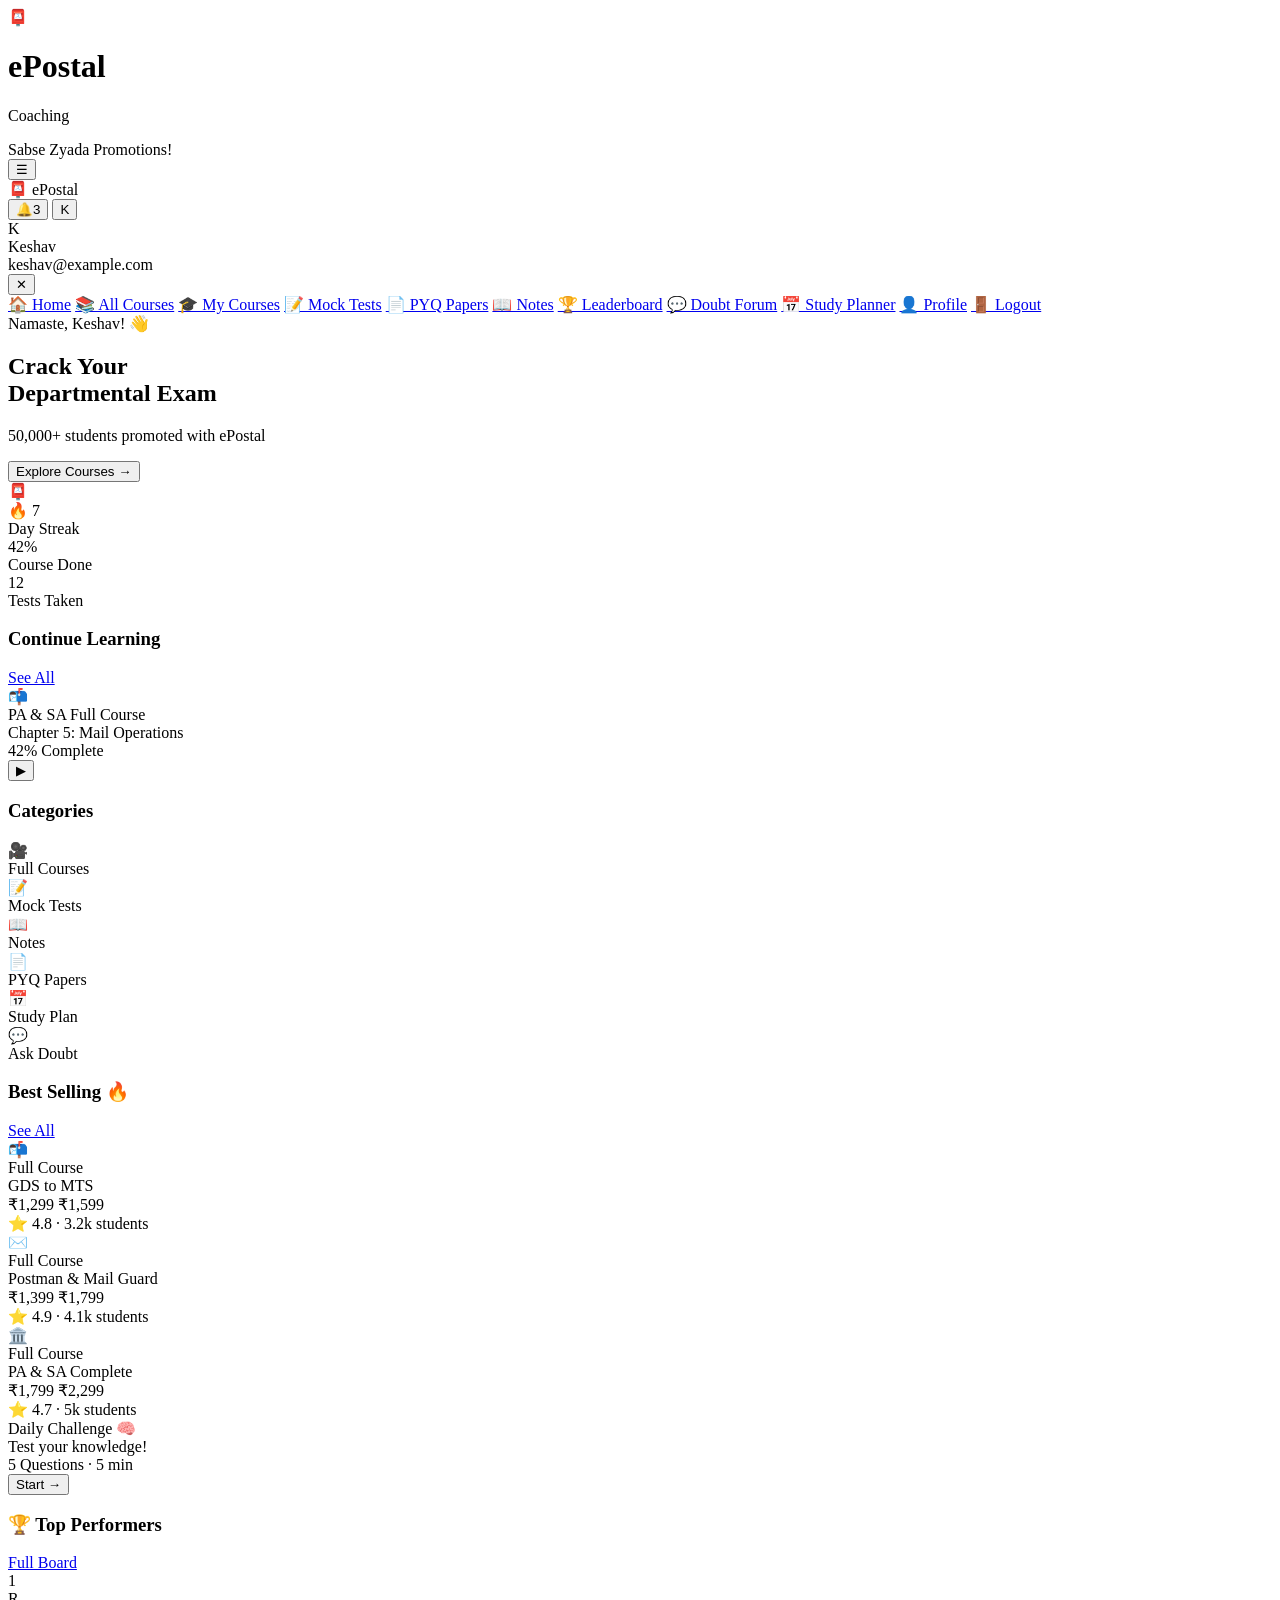
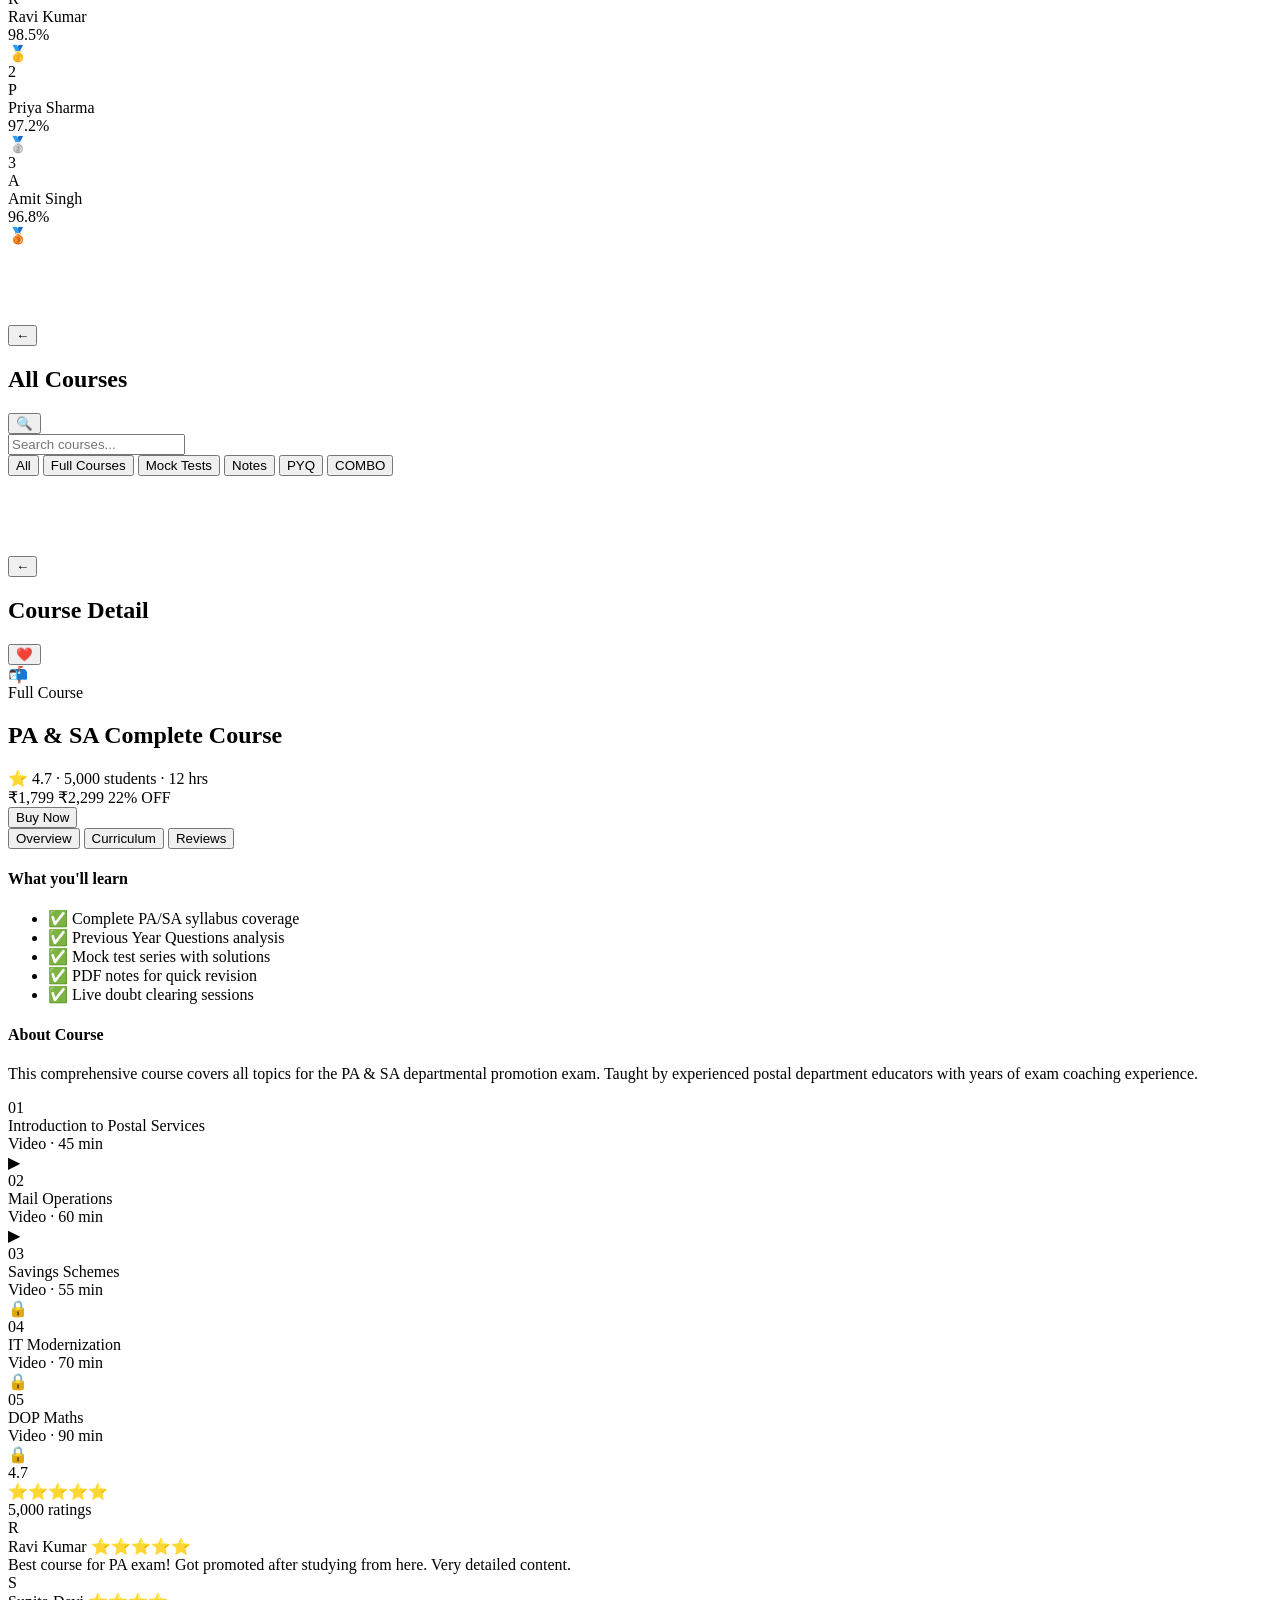
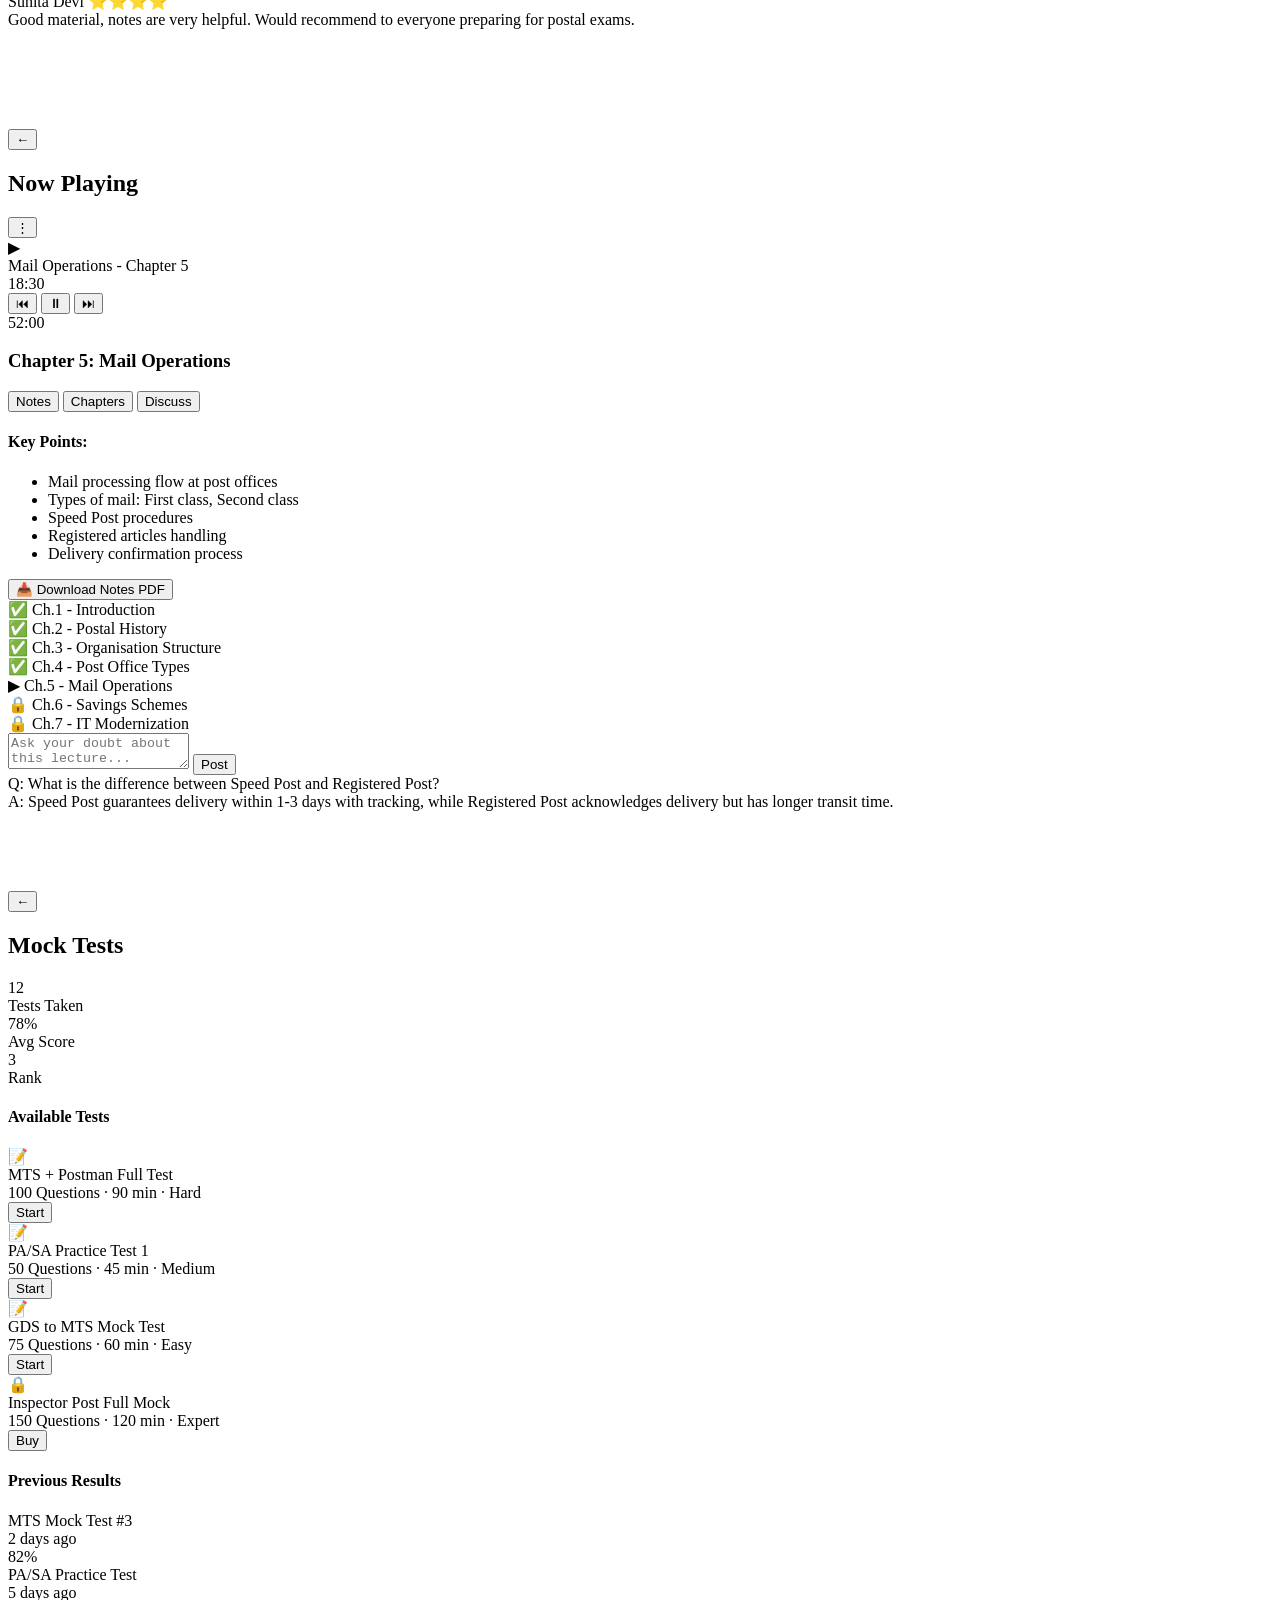
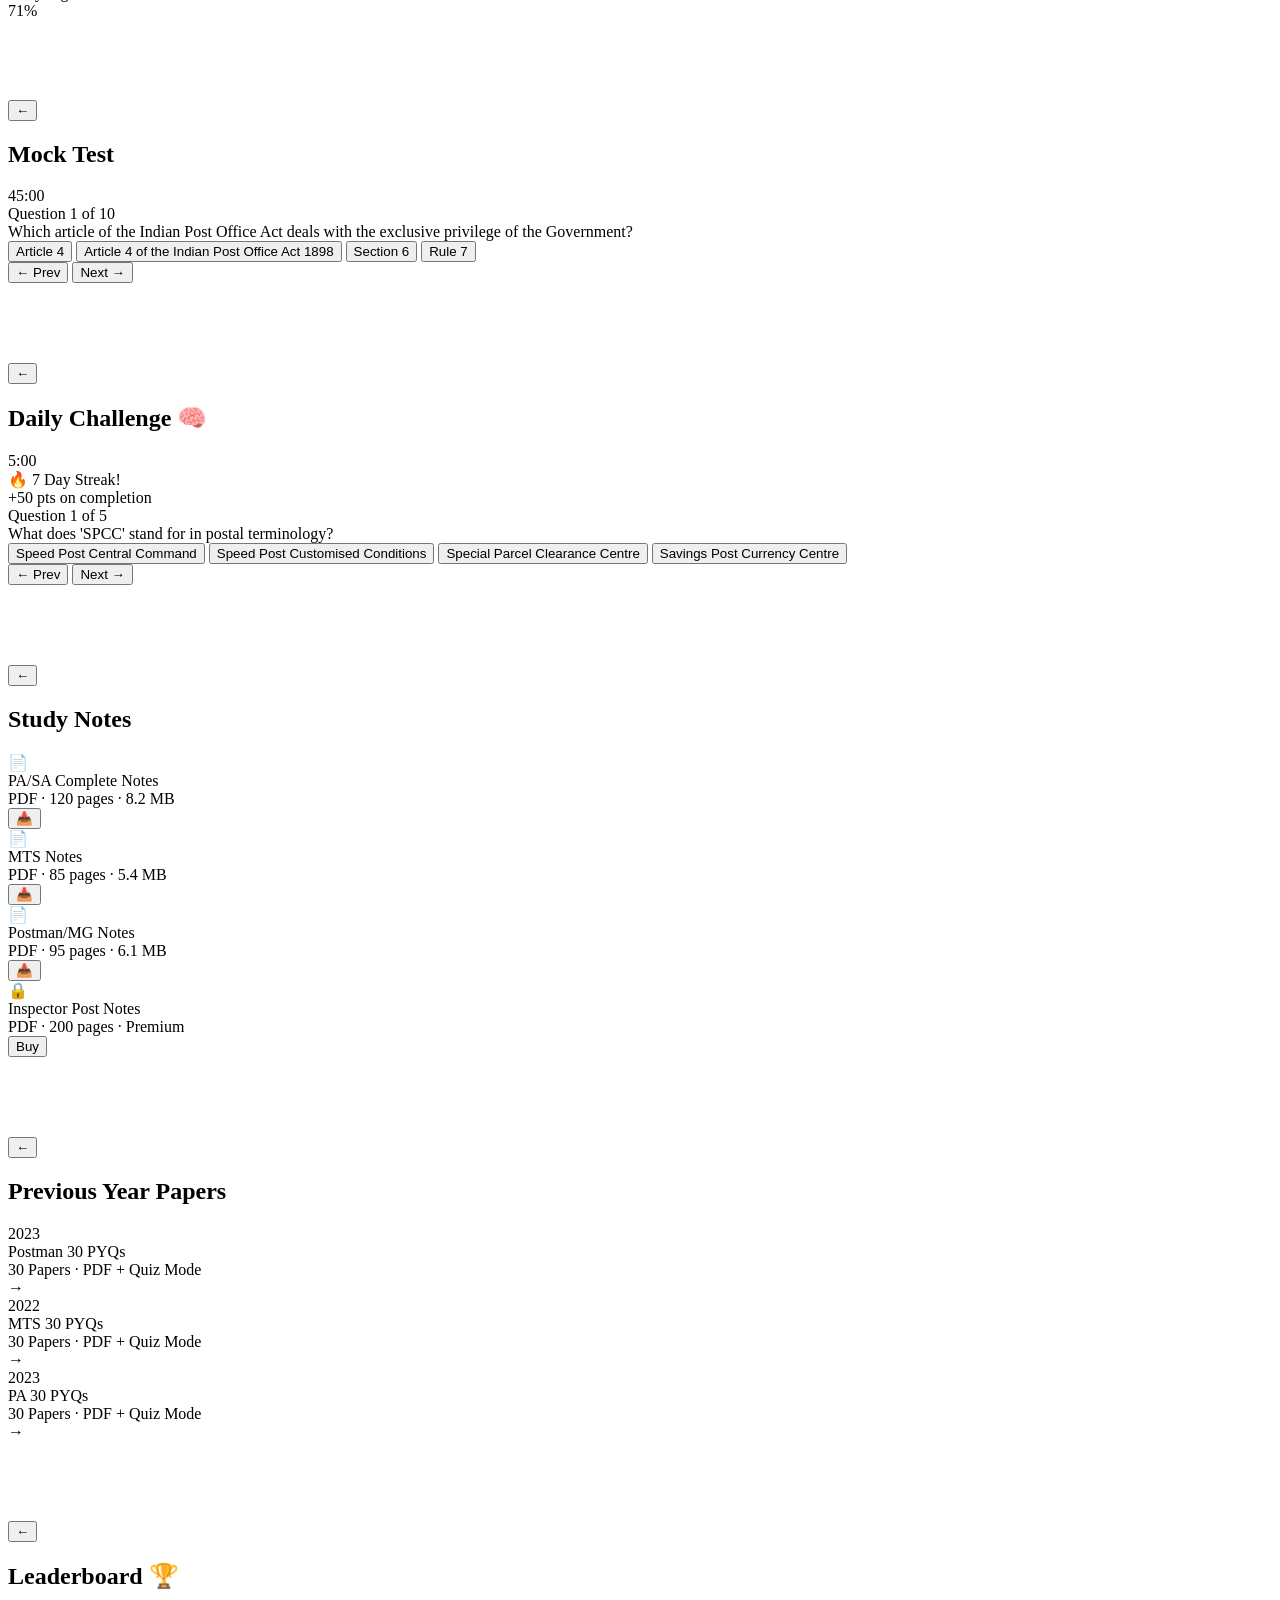
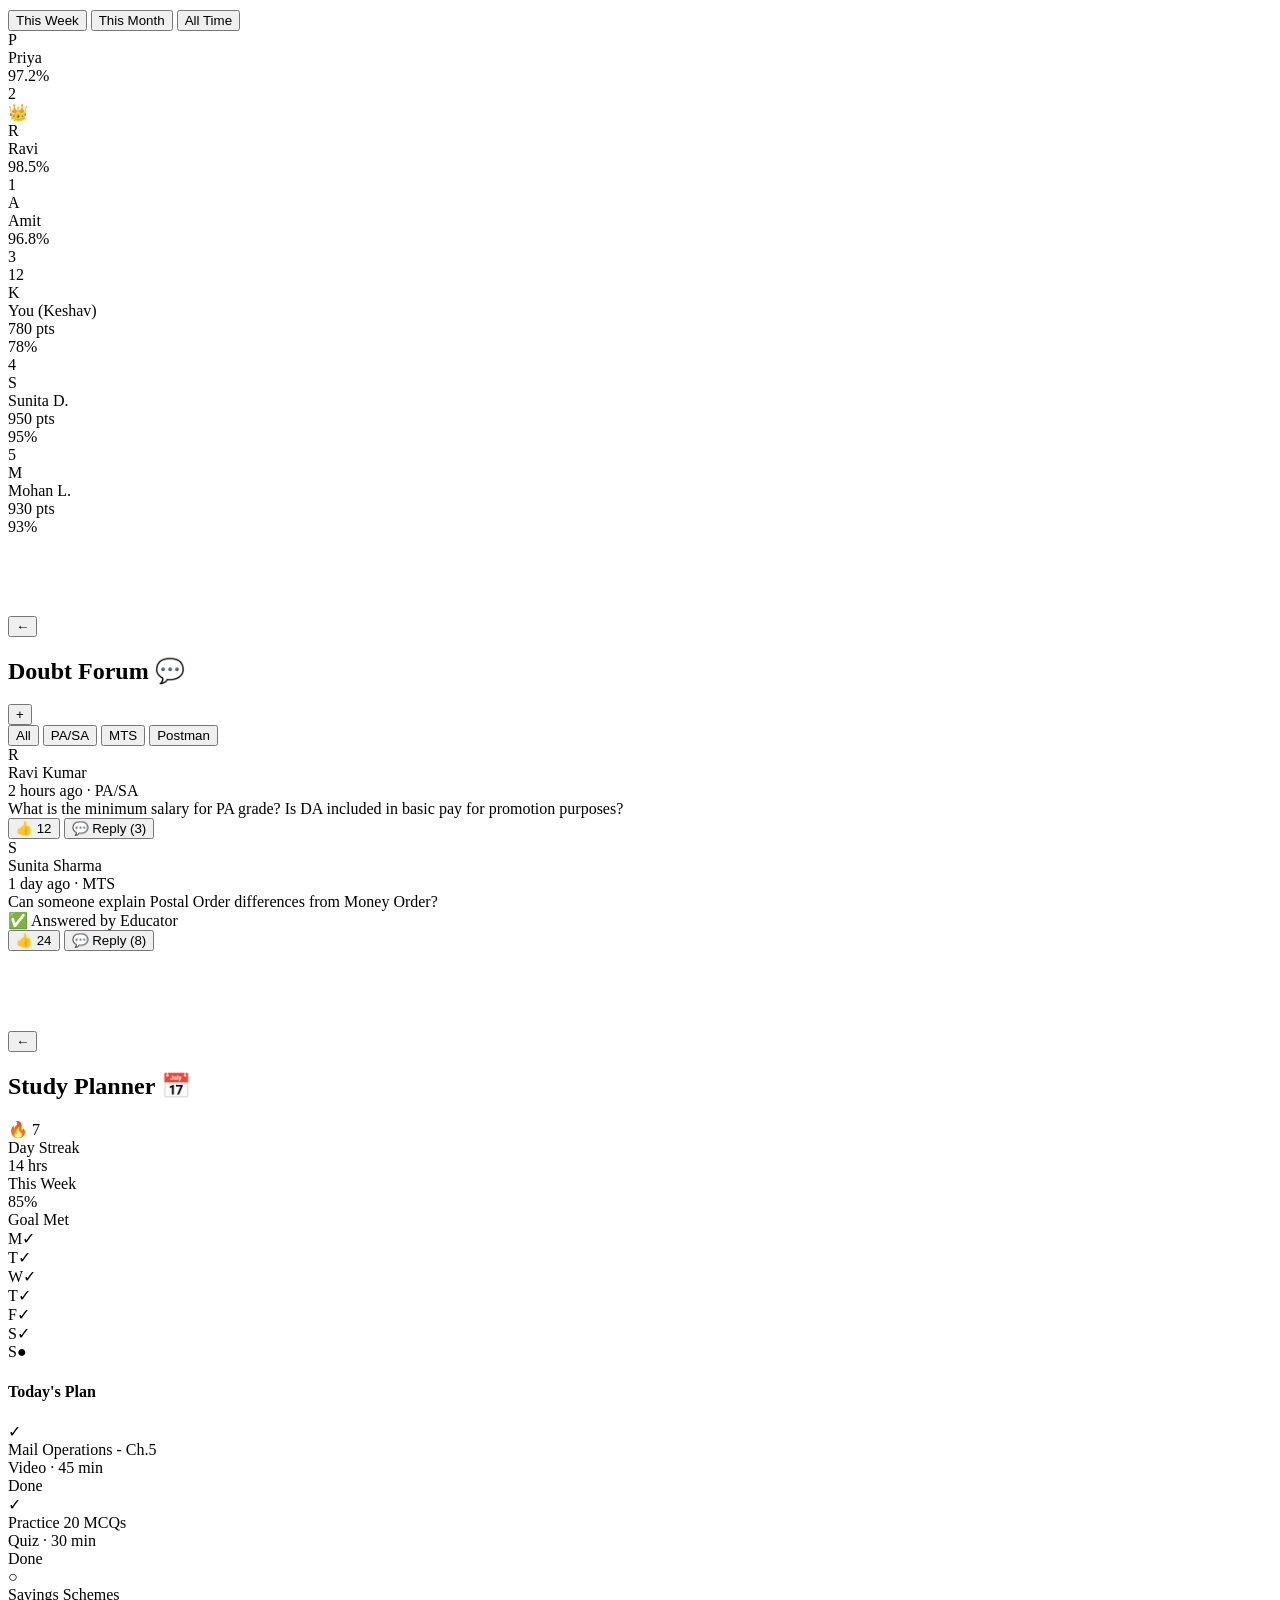
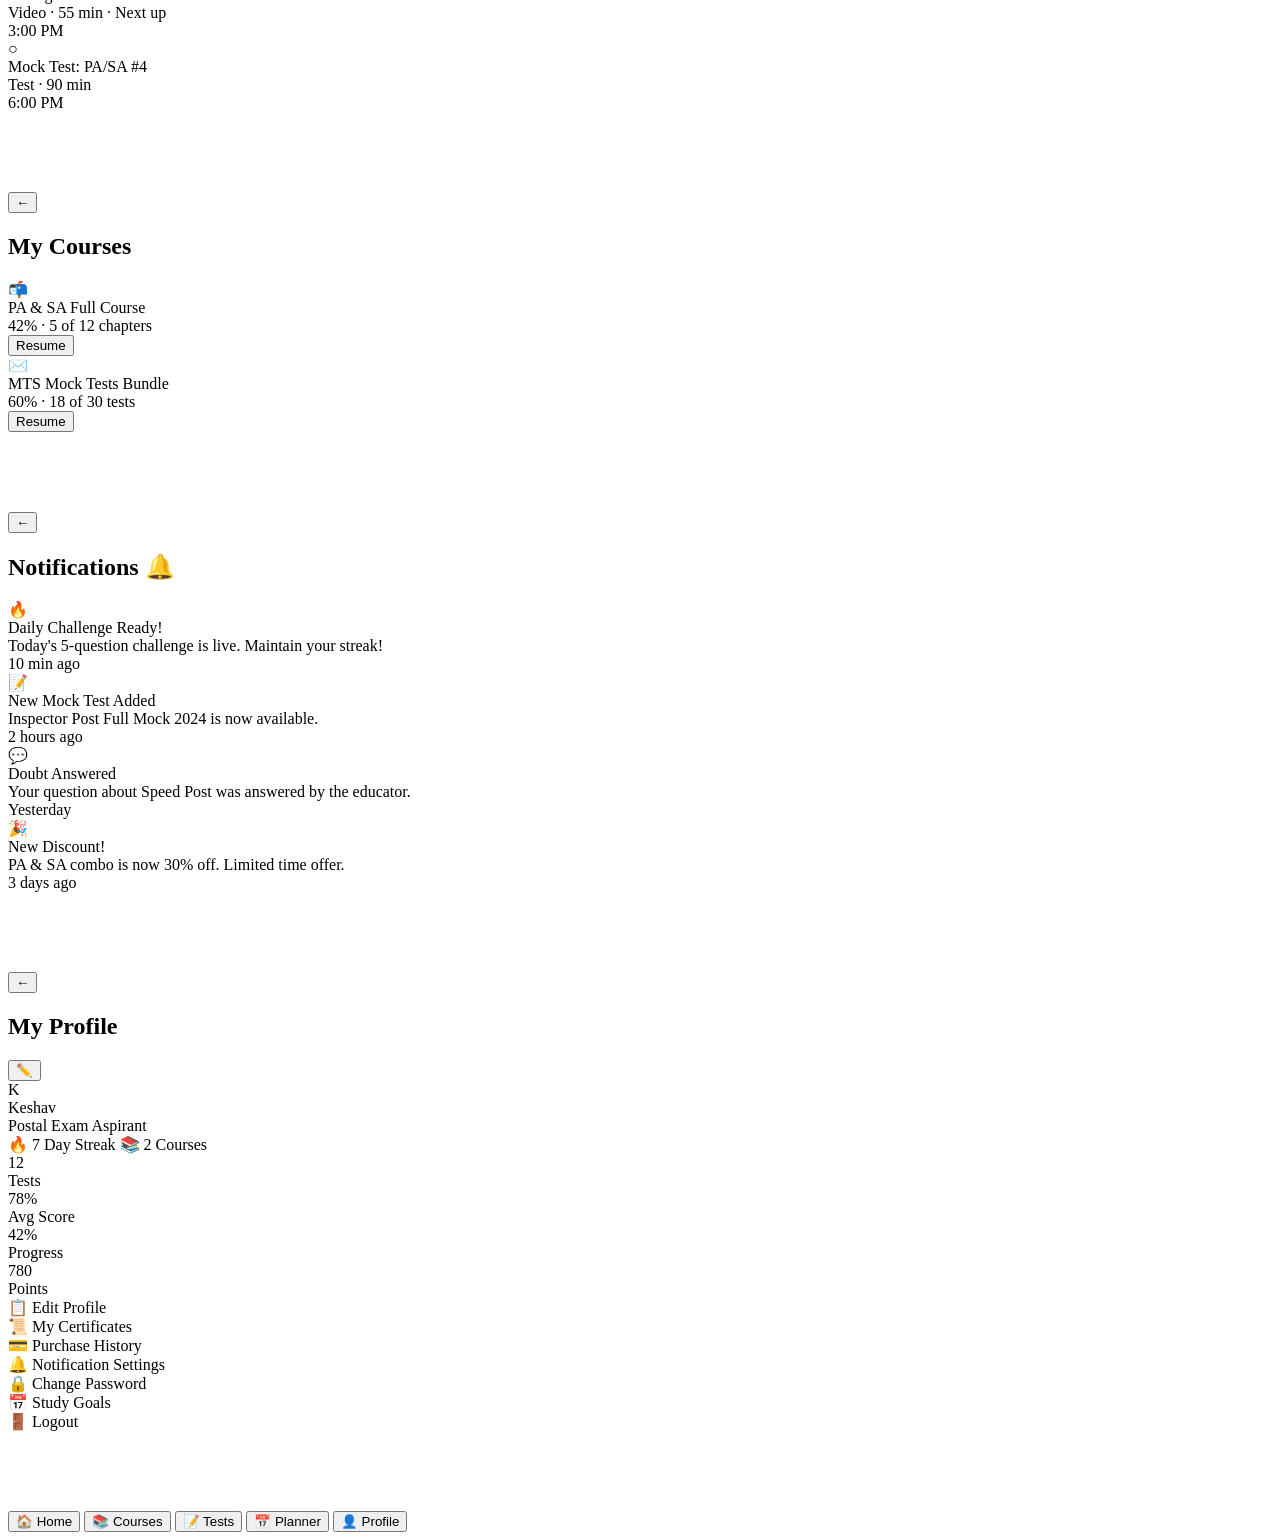
==== index.html @ 417c306e "Add files via upload" ====
<!DOCTYPE html>
<html lang="en">
<head>
<meta charset="UTF-8">
<meta name="viewport" content="width=device-width, initial-scale=1.0, maximum-scale=1.0, user-scalable=no">
<title>ePostal Coaching</title>
<link rel="stylesheet" href="css/main.css">
<link rel="preconnect" href="https://fonts.googleapis.com">
<link href="https://fonts.googleapis.com/css2?family=Baloo+2:wght@400;500;600;700;800&family=Noto+Sans:wght@400;500;600;700&display=swap" rel="stylesheet">
</head>
<body>

<!-- SPLASH SCREEN -->
<div id="splash" class="splash">
  <div class="splash-logo">
    <div class="splash-icon">📮</div>
    <h1>ePostal</h1>
    <p>Coaching</p>
  </div>
  <div class="splash-tagline">Sabse Zyada Promotions!</div>
  <div class="splash-loader"><div class="loader-bar"></div></div>
</div>

<!-- MAIN APP -->
<div id="app" class="app hidden">

  <!-- TOP BAR -->
  <header class="topbar">
    <div class="topbar-left">
      <button class="icon-btn" id="menuBtn">☰</button>
      <div class="logo-small">📮 ePostal</div>
    </div>
    <div class="topbar-right">
      <button class="icon-btn notif-btn" onclick="showPage('notifications')">
        🔔<span class="badge">3</span>
      </button>
      <button class="avatar-btn" onclick="showPage('profile')">
        <div class="avatar">K</div>
      </button>
    </div>
  </header>

  <!-- SIDE DRAWER -->
  <div id="drawer" class="drawer hidden">
    <div class="drawer-header">
      <div class="drawer-avatar">K</div>
      <div>
        <div class="drawer-name">Keshav</div>
        <div class="drawer-email">keshav@example.com</div>
      </div>
      <button class="close-drawer" id="closeDrawer">✕</button>
    </div>
    <nav class="drawer-nav">
      <a href="#" class="drawer-item active" onclick="showPage('home');closeDrawerFn()">🏠 Home</a>
      <a href="#" class="drawer-item" onclick="showPage('courses');closeDrawerFn()">📚 All Courses</a>
      <a href="#" class="drawer-item" onclick="showPage('myCourses');closeDrawerFn()">🎓 My Courses</a>
      <a href="#" class="drawer-item" onclick="showPage('tests');closeDrawerFn()">📝 Mock Tests</a>
      <a href="#" class="drawer-item" onclick="showPage('pyq');closeDrawerFn()">📄 PYQ Papers</a>
      <a href="#" class="drawer-item" onclick="showPage('notes');closeDrawerFn()">📖 Notes</a>
      <a href="#" class="drawer-item" onclick="showPage('leaderboard');closeDrawerFn()">🏆 Leaderboard</a>
      <a href="#" class="drawer-item" onclick="showPage('doubts');closeDrawerFn()">💬 Doubt Forum</a>
      <a href="#" class="drawer-item" onclick="showPage('schedule');closeDrawerFn()">📅 Study Planner</a>
      <a href="#" class="drawer-item" onclick="showPage('profile');closeDrawerFn()">👤 Profile</a>
      <a href="#" class="drawer-item logout" onclick="showSplash()">🚪 Logout</a>
    </nav>
  </div>
  <div id="drawerOverlay" class="drawer-overlay hidden" onclick="closeDrawerFn()"></div>

  <!-- PAGE CONTAINER -->
  <div class="pages">

    <!-- HOME PAGE -->
    <div id="page-home" class="page active">
      <div class="scroll-content">

        <!-- WELCOME BANNER -->
        <div class="hero-banner">
          <div class="hero-text">
            <div class="hero-greeting">Namaste, Keshav! 👋</div>
            <h2>Crack Your<br><span class="hero-highlight">Departmental Exam</span></h2>
            <p>50,000+ students promoted with ePostal</p>
            <button class="btn-primary" onclick="showPage('courses')">Explore Courses →</button>
          </div>
          <div class="hero-img">📮</div>
        </div>

        <!-- STREAK CARD -->
        <div class="streak-card">
          <div class="streak-left">
            <div class="streak-num">🔥 7</div>
            <div class="streak-label">Day Streak</div>
          </div>
          <div class="streak-divider"></div>
          <div class="streak-mid">
            <div class="streak-num">42%</div>
            <div class="streak-label">Course Done</div>
          </div>
          <div class="streak-divider"></div>
          <div class="streak-right">
            <div class="streak-num">12</div>
            <div class="streak-label">Tests Taken</div>
          </div>
        </div>

        <!-- CONTINUE LEARNING -->
        <div class="section">
          <div class="section-header">
            <h3>Continue Learning</h3>
            <a href="#" onclick="showPage('myCourses')" class="see-all">See All</a>
          </div>
          <div class="continue-card" onclick="showPage('lesson')">
            <div class="continue-icon">📬</div>
            <div class="continue-info">
              <div class="continue-title">PA & SA Full Course</div>
              <div class="continue-sub">Chapter 5: Mail Operations</div>
              <div class="progress-bar">
                <div class="progress-fill" style="width:42%"></div>
              </div>
              <div class="progress-text">42% Complete</div>
            </div>
            <button class="play-btn">▶</button>
          </div>
        </div>

        <!-- CATEGORIES -->
        <div class="section">
          <h3>Categories</h3>
          <div class="cat-grid">
            <div class="cat-card" onclick="filterCourses('Full Courses');showPage('courses')">
              <div class="cat-icon">🎥</div>
              <div class="cat-label">Full Courses</div>
            </div>
            <div class="cat-card" onclick="filterCourses('Mock Tests');showPage('tests')">
              <div class="cat-icon">📝</div>
              <div class="cat-label">Mock Tests</div>
            </div>
            <div class="cat-card" onclick="filterCourses('Notes');showPage('notes')">
              <div class="cat-icon">📖</div>
              <div class="cat-label">Notes</div>
            </div>
            <div class="cat-card" onclick="filterCourses('PYQ');showPage('pyq')">
              <div class="cat-icon">📄</div>
              <div class="cat-label">PYQ Papers</div>
            </div>
            <div class="cat-card" onclick="showPage('schedule')">
              <div class="cat-icon">📅</div>
              <div class="cat-label">Study Plan</div>
            </div>
            <div class="cat-card" onclick="showPage('doubts')">
              <div class="cat-icon">💬</div>
              <div class="cat-label">Ask Doubt</div>
            </div>
          </div>
        </div>

        <!-- BEST SELLING COURSES -->
        <div class="section">
          <div class="section-header">
            <h3>Best Selling 🔥</h3>
            <a href="#" onclick="showPage('courses')" class="see-all">See All</a>
          </div>
          <div class="courses-scroll">
            <div class="course-card-h" onclick="showPage('courseDetail')">
              <div class="course-thumb">📬</div>
              <div class="course-info-h">
                <div class="course-tag">Full Course</div>
                <div class="course-name-h">GDS to MTS</div>
                <div class="course-price-h"><span class="price-new">₹1,299</span> <span class="price-old">₹1,599</span></div>
                <div class="course-rating">⭐ 4.8 · 3.2k students</div>
              </div>
            </div>
            <div class="course-card-h" onclick="showPage('courseDetail')">
              <div class="course-thumb">✉️</div>
              <div class="course-info-h">
                <div class="course-tag">Full Course</div>
                <div class="course-name-h">Postman & Mail Guard</div>
                <div class="course-price-h"><span class="price-new">₹1,399</span> <span class="price-old">₹1,799</span></div>
                <div class="course-rating">⭐ 4.9 · 4.1k students</div>
              </div>
            </div>
            <div class="course-card-h" onclick="showPage('courseDetail')">
              <div class="course-thumb">🏛️</div>
              <div class="course-info-h">
                <div class="course-tag">Full Course</div>
                <div class="course-name-h">PA & SA Complete</div>
                <div class="course-price-h"><span class="price-new">₹1,799</span> <span class="price-old">₹2,299</span></div>
                <div class="course-rating">⭐ 4.7 · 5k students</div>
              </div>
            </div>
          </div>
        </div>

        <!-- DAILY QUIZ -->
        <div class="section">
          <div class="quiz-banner" onclick="showPage('dailyQuiz')">
            <div>
              <div class="quiz-label">Daily Challenge 🧠</div>
              <div class="quiz-title">Test your knowledge!</div>
              <div class="quiz-sub">5 Questions · 5 min</div>
            </div>
            <button class="btn-white">Start →</button>
          </div>
        </div>

        <!-- TOPPERS -->
        <div class="section">
          <div class="section-header">
            <h3>🏆 Top Performers</h3>
            <a href="#" onclick="showPage('leaderboard')" class="see-all">Full Board</a>
          </div>
          <div class="toppers-list">
            <div class="topper-item">
              <div class="topper-rank gold">1</div>
              <div class="topper-av">R</div>
              <div class="topper-info"><div class="topper-name">Ravi Kumar</div><div class="topper-score">98.5%</div></div>
              <div class="topper-badge">🥇</div>
            </div>
            <div class="topper-item">
              <div class="topper-rank silver">2</div>
              <div class="topper-av">P</div>
              <div class="topper-info"><div class="topper-name">Priya Sharma</div><div class="topper-score">97.2%</div></div>
              <div class="topper-badge">🥈</div>
            </div>
            <div class="topper-item">
              <div class="topper-rank bronze">3</div>
              <div class="topper-av">A</div>
              <div class="topper-info"><div class="topper-name">Amit Singh</div><div class="topper-score">96.8%</div></div>
              <div class="topper-badge">🥉</div>
            </div>
          </div>
        </div>

        <div style="height:80px"></div>
      </div>
    </div>

    <!-- COURSES PAGE -->
    <div id="page-courses" class="page">
      <div class="page-header-bar">
        <button class="back-btn" onclick="goBack()">←</button>
        <h2>All Courses</h2>
        <button class="icon-btn" onclick="toggleSearch()">🔍</button>
      </div>
      <div id="searchBar" class="search-bar hidden">
        <input type="text" placeholder="Search courses..." class="search-input" id="searchInput" oninput="searchCourses(this.value)">
      </div>
      <div class="filter-tabs" id="filterTabs">
        <button class="filter-tab active" onclick="filterTab(this,'all')">All</button>
        <button class="filter-tab" onclick="filterTab(this,'full')">Full Courses</button>
        <button class="filter-tab" onclick="filterTab(this,'mock')">Mock Tests</button>
        <button class="filter-tab" onclick="filterTab(this,'notes')">Notes</button>
        <button class="filter-tab" onclick="filterTab(this,'pyq')">PYQ</button>
        <button class="filter-tab" onclick="filterTab(this,'combo')">COMBO</button>
      </div>
      <div class="scroll-content" style="padding-top:0">
        <div class="courses-grid" id="coursesGrid">
          <!-- Generated by JS -->
        </div>
        <div style="height:80px"></div>
      </div>
    </div>

    <!-- COURSE DETAIL PAGE -->
    <div id="page-courseDetail" class="page">
      <div class="page-header-bar">
        <button class="back-btn" onclick="goBack()">←</button>
        <h2>Course Detail</h2>
        <button class="icon-btn">❤️</button>
      </div>
      <div class="scroll-content" style="padding-top:0">
        <div class="course-detail-hero">
          <div class="course-detail-thumb">📬</div>
          <div class="course-detail-overlay">
            <div class="cd-tag">Full Course</div>
            <h2 class="cd-title">PA & SA Complete Course</h2>
            <div class="cd-meta">⭐ 4.7 · 5,000 students · 12 hrs</div>
          </div>
        </div>
        <div class="cd-body">
          <div class="cd-price-row">
            <div><span class="cd-price">₹1,799</span> <span class="cd-old">₹2,299</span> <span class="cd-disc">22% OFF</span></div>
            <button class="btn-primary small" onclick="showPage('lesson')">Buy Now</button>
          </div>
          <div class="cd-tabs">
            <button class="cd-tab active" onclick="switchCdTab(this,'overview')">Overview</button>
            <button class="cd-tab" onclick="switchCdTab(this,'curriculum')">Curriculum</button>
            <button class="cd-tab" onclick="switchCdTab(this,'reviews')">Reviews</button>
          </div>
          <div id="cd-overview" class="cd-tab-content active">
            <h4>What you'll learn</h4>
            <ul class="learn-list">
              <li>✅ Complete PA/SA syllabus coverage</li>
              <li>✅ Previous Year Questions analysis</li>
              <li>✅ Mock test series with solutions</li>
              <li>✅ PDF notes for quick revision</li>
              <li>✅ Live doubt clearing sessions</li>
            </ul>
            <h4>About Course</h4>
            <p class="cd-desc">This comprehensive course covers all topics for the PA & SA departmental promotion exam. Taught by experienced postal department educators with years of exam coaching experience.</p>
          </div>
          <div id="cd-curriculum" class="cd-tab-content">
            <div class="curriculum-item" onclick="showPage('lesson')">
              <div class="ci-num">01</div>
              <div class="ci-info"><div class="ci-title">Introduction to Postal Services</div><div class="ci-meta">Video · 45 min</div></div>
              <div class="ci-lock">▶</div>
            </div>
            <div class="curriculum-item" onclick="showPage('lesson')">
              <div class="ci-num">02</div>
              <div class="ci-info"><div class="ci-title">Mail Operations</div><div class="ci-meta">Video · 60 min</div></div>
              <div class="ci-lock">▶</div>
            </div>
            <div class="curriculum-item">
              <div class="ci-num">03</div>
              <div class="ci-info"><div class="ci-title">Savings Schemes</div><div class="ci-meta">Video · 55 min</div></div>
              <div class="ci-lock">🔒</div>
            </div>
            <div class="curriculum-item">
              <div class="ci-num">04</div>
              <div class="ci-info"><div class="ci-title">IT Modernization</div><div class="ci-meta">Video · 70 min</div></div>
              <div class="ci-lock">🔒</div>
            </div>
            <div class="curriculum-item">
              <div class="ci-num">05</div>
              <div class="ci-info"><div class="ci-title">DOP Maths</div><div class="ci-meta">Video · 90 min</div></div>
              <div class="ci-lock">🔒</div>
            </div>
          </div>
          <div id="cd-reviews" class="cd-tab-content">
            <div class="rating-big">
              <div class="rating-num">4.7</div>
              <div class="rating-stars">⭐⭐⭐⭐⭐</div>
              <div class="rating-count">5,000 ratings</div>
            </div>
            <div class="review-item">
              <div class="review-av">R</div>
              <div class="review-body"><div class="review-name">Ravi Kumar ⭐⭐⭐⭐⭐</div><div class="review-text">Best course for PA exam! Got promoted after studying from here. Very detailed content.</div></div>
            </div>
            <div class="review-item">
              <div class="review-av">S</div>
              <div class="review-body"><div class="review-name">Sunita Devi ⭐⭐⭐⭐</div><div class="review-text">Good material, notes are very helpful. Would recommend to everyone preparing for postal exams.</div></div>
            </div>
          </div>
        </div>
        <div style="height:100px"></div>
      </div>
    </div>

    <!-- LESSON / VIDEO PAGE -->
    <div id="page-lesson" class="page">
      <div class="page-header-bar dark">
        <button class="back-btn light" onclick="goBack()">←</button>
        <h2 class="light-text">Now Playing</h2>
        <button class="icon-btn light-text">⋮</button>
      </div>
      <div class="video-player">
        <div class="video-placeholder">
          <div class="video-icon">▶</div>
          <div class="video-title">Mail Operations - Chapter 5</div>
        </div>
        <div class="video-controls">
          <div class="vc-bar">
            <div class="vc-fill" style="width:35%"></div>
          </div>
          <div class="vc-row">
            <span class="vc-time">18:30</span>
            <div class="vc-btns">
              <button class="vc-btn">⏮</button>
              <button class="vc-btn play">⏸</button>
              <button class="vc-btn">⏭</button>
            </div>
            <span class="vc-time">52:00</span>
          </div>
        </div>
      </div>
      <div class="scroll-content lesson-content">
        <h3 class="lesson-title">Chapter 5: Mail Operations</h3>
        <div class="lesson-tabs">
          <button class="lesson-tab active" onclick="switchLessonTab(this,'notes')">Notes</button>
          <button class="lesson-tab" onclick="switchLessonTab(this,'chapters')">Chapters</button>
          <button class="lesson-tab" onclick="switchLessonTab(this,'discuss')">Discuss</button>
        </div>
        <div id="lt-notes" class="lt-content active">
          <div class="note-card">
            <h4>Key Points:</h4>
            <ul>
              <li>Mail processing flow at post offices</li>
              <li>Types of mail: First class, Second class</li>
              <li>Speed Post procedures</li>
              <li>Registered articles handling</li>
              <li>Delivery confirmation process</li>
            </ul>
          </div>
          <button class="btn-outline" onclick="showPage('notes')">📥 Download Notes PDF</button>
        </div>
        <div id="lt-chapters" class="lt-content">
          <div class="chapter-list">
            <div class="chapter-item done">✅ Ch.1 - Introduction</div>
            <div class="chapter-item done">✅ Ch.2 - Postal History</div>
            <div class="chapter-item done">✅ Ch.3 - Organisation Structure</div>
            <div class="chapter-item done">✅ Ch.4 - Post Office Types</div>
            <div class="chapter-item current">▶ Ch.5 - Mail Operations</div>
            <div class="chapter-item locked">🔒 Ch.6 - Savings Schemes</div>
            <div class="chapter-item locked">🔒 Ch.7 - IT Modernization</div>
          </div>
        </div>
        <div id="lt-discuss" class="lt-content">
          <div class="doubt-input-area">
            <textarea placeholder="Ask your doubt about this lecture..." class="doubt-input"></textarea>
            <button class="btn-primary small">Post</button>
          </div>
          <div class="doubt-item">
            <div class="doubt-q">Q: What is the difference between Speed Post and Registered Post?</div>
            <div class="doubt-a">A: Speed Post guarantees delivery within 1-3 days with tracking, while Registered Post acknowledges delivery but has longer transit time.</div>
          </div>
        </div>
        <div style="height:80px"></div>
      </div>
    </div>

    <!-- MOCK TESTS PAGE -->
    <div id="page-tests" class="page">
      <div class="page-header-bar">
        <button class="back-btn" onclick="goBack()">←</button>
        <h2>Mock Tests</h2>
      </div>
      <div class="scroll-content">
        <div class="test-stats-row">
          <div class="test-stat"><div class="ts-num">12</div><div class="ts-label">Tests Taken</div></div>
          <div class="test-stat"><div class="ts-num">78%</div><div class="ts-label">Avg Score</div></div>
          <div class="test-stat"><div class="ts-num">3</div><div class="ts-label">Rank</div></div>
        </div>
        <h4 class="section-label">Available Tests</h4>
        <div class="test-card" onclick="showPage('quiz')">
          <div class="tc-left">
            <div class="tc-icon">📝</div>
            <div class="tc-info">
              <div class="tc-title">MTS + Postman Full Test</div>
              <div class="tc-meta">100 Questions · 90 min · Hard</div>
            </div>
          </div>
          <button class="btn-primary small">Start</button>
        </div>
        <div class="test-card" onclick="showPage('quiz')">
          <div class="tc-left">
            <div class="tc-icon">📝</div>
            <div class="tc-info">
              <div class="tc-title">PA/SA Practice Test 1</div>
              <div class="tc-meta">50 Questions · 45 min · Medium</div>
            </div>
          </div>
          <button class="btn-primary small">Start</button>
        </div>
        <div class="test-card" onclick="showPage('quiz')">
          <div class="tc-left">
            <div class="tc-icon">📝</div>
            <div class="tc-info">
              <div class="tc-title">GDS to MTS Mock Test</div>
              <div class="tc-meta">75 Questions · 60 min · Easy</div>
            </div>
          </div>
          <button class="btn-primary small">Start</button>
        </div>
        <div class="test-card locked">
          <div class="tc-left">
            <div class="tc-icon">🔒</div>
            <div class="tc-info">
              <div class="tc-title">Inspector Post Full Mock</div>
              <div class="tc-meta">150 Questions · 120 min · Expert</div>
            </div>
          </div>
          <button class="btn-outline small" onclick="showPage('courseDetail')">Buy</button>
        </div>
        <h4 class="section-label">Previous Results</h4>
        <div class="result-card">
          <div class="rc-info"><div class="rc-title">MTS Mock Test #3</div><div class="rc-date">2 days ago</div></div>
          <div class="rc-score good">82%</div>
        </div>
        <div class="result-card">
          <div class="rc-info"><div class="rc-title">PA/SA Practice Test</div><div class="rc-date">5 days ago</div></div>
          <div class="rc-score ok">71%</div>
        </div>
        <div style="height:80px"></div>
      </div>
    </div>

    <!-- QUIZ PAGE -->
    <div id="page-quiz" class="page">
      <div class="page-header-bar">
        <button class="back-btn" onclick="goBack()">←</button>
        <h2>Mock Test</h2>
        <div class="quiz-timer" id="quizTimer">45:00</div>
      </div>
      <div class="scroll-content">
        <div class="quiz-progress">
          <div class="qp-text">Question <span id="qNum">1</span> of 10</div>
          <div class="qp-bar"><div class="qp-fill" id="qpFill" style="width:10%"></div></div>
        </div>
        <div class="question-card">
          <div class="q-text" id="questionText">Which article of the Indian Post Office Act deals with the exclusive privilege of the Government?</div>
          <div class="options-list" id="optionsList">
            <button class="option-btn" onclick="selectOption(this,false)">Article 4</button>
            <button class="option-btn" onclick="selectOption(this,true)">Article 4 of the Indian Post Office Act 1898</button>
            <button class="option-btn" onclick="selectOption(this,false)">Section 6</button>
            <button class="option-btn" onclick="selectOption(this,false)">Rule 7</button>
          </div>
        </div>
        <div class="quiz-nav">
          <button class="btn-outline" onclick="prevQ()">← Prev</button>
          <button class="btn-primary" id="nextBtn" onclick="nextQ()">Next →</button>
        </div>
        <div style="height:80px"></div>
      </div>
    </div>

    <!-- DAILY QUIZ PAGE -->
    <div id="page-dailyQuiz" class="page">
      <div class="page-header-bar">
        <button class="back-btn" onclick="goBack()">←</button>
        <h2>Daily Challenge 🧠</h2>
        <div class="quiz-timer" id="dailyTimer">5:00</div>
      </div>
      <div class="scroll-content">
        <div class="daily-quiz-header">
          <div class="dq-streak">🔥 7 Day Streak!</div>
          <div class="dq-points">+50 pts on completion</div>
        </div>
        <div class="quiz-progress">
          <div class="qp-text">Question 1 of 5</div>
          <div class="qp-bar"><div class="qp-fill" style="width:20%"></div></div>
        </div>
        <div class="question-card">
          <div class="q-text">What does 'SPCC' stand for in postal terminology?</div>
          <div class="options-list">
            <button class="option-btn" onclick="selectOption(this,false)">Speed Post Central Command</button>
            <button class="option-btn" onclick="selectOption(this,true)">Speed Post Customised Conditions</button>
            <button class="option-btn" onclick="selectOption(this,false)">Special Parcel Clearance Centre</button>
            <button class="option-btn" onclick="selectOption(this,false)">Savings Post Currency Centre</button>
          </div>
        </div>
        <div class="quiz-nav">
          <button class="btn-outline">← Prev</button>
          <button class="btn-primary">Next →</button>
        </div>
        <div style="height:80px"></div>
      </div>
    </div>

    <!-- NOTES PAGE -->
    <div id="page-notes" class="page">
      <div class="page-header-bar">
        <button class="back-btn" onclick="goBack()">←</button>
        <h2>Study Notes</h2>
      </div>
      <div class="scroll-content">
        <div class="note-file-card">
          <div class="nf-icon">📄</div>
          <div class="nf-info"><div class="nf-title">PA/SA Complete Notes</div><div class="nf-meta">PDF · 120 pages · 8.2 MB</div></div>
          <button class="btn-primary small">📥</button>
        </div>
        <div class="note-file-card">
          <div class="nf-icon">📄</div>
          <div class="nf-info"><div class="nf-title">MTS Notes</div><div class="nf-meta">PDF · 85 pages · 5.4 MB</div></div>
          <button class="btn-primary small">📥</button>
        </div>
        <div class="note-file-card">
          <div class="nf-icon">📄</div>
          <div class="nf-info"><div class="nf-title">Postman/MG Notes</div><div class="nf-meta">PDF · 95 pages · 6.1 MB</div></div>
          <button class="btn-primary small">📥</button>
        </div>
        <div class="note-file-card locked">
          <div class="nf-icon">🔒</div>
          <div class="nf-info"><div class="nf-title">Inspector Post Notes</div><div class="nf-meta">PDF · 200 pages · Premium</div></div>
          <button class="btn-outline small" onclick="showPage('courseDetail')">Buy</button>
        </div>
        <div style="height:80px"></div>
      </div>
    </div>

    <!-- PYQ PAGE -->
    <div id="page-pyq" class="page">
      <div class="page-header-bar">
        <button class="back-btn" onclick="goBack()">←</button>
        <h2>Previous Year Papers</h2>
      </div>
      <div class="scroll-content">
        <div class="pyq-card" onclick="showPage('quiz')">
          <div class="pyq-year">2023</div>
          <div class="pyq-info"><div class="pyq-title">Postman 30 PYQs</div><div class="pyq-meta">30 Papers · PDF + Quiz Mode</div></div>
          <div class="pyq-arrow">→</div>
        </div>
        <div class="pyq-card" onclick="showPage('quiz')">
          <div class="pyq-year">2022</div>
          <div class="pyq-info"><div class="pyq-title">MTS 30 PYQs</div><div class="pyq-meta">30 Papers · PDF + Quiz Mode</div></div>
          <div class="pyq-arrow">→</div>
        </div>
        <div class="pyq-card" onclick="showPage('quiz')">
          <div class="pyq-year">2023</div>
          <div class="pyq-info"><div class="pyq-title">PA 30 PYQs</div><div class="pyq-meta">30 Papers · PDF + Quiz Mode</div></div>
          <div class="pyq-arrow">→</div>
        </div>
        <div style="height:80px"></div>
      </div>
    </div>

    <!-- LEADERBOARD PAGE -->
    <div id="page-leaderboard" class="page">
      <div class="page-header-bar">
        <button class="back-btn" onclick="goBack()">←</button>
        <h2>Leaderboard 🏆</h2>
      </div>
      <div class="scroll-content">
        <div class="lb-tabs">
          <button class="lb-tab active">This Week</button>
          <button class="lb-tab">This Month</button>
          <button class="lb-tab">All Time</button>
        </div>
        <div class="podium">
          <div class="podium-2">
            <div class="p-av">P</div>
            <div class="p-name">Priya</div>
            <div class="p-score">97.2%</div>
            <div class="p-bar p-2">2</div>
          </div>
          <div class="podium-1">
            <div class="p-crown">👑</div>
            <div class="p-av gold">R</div>
            <div class="p-name">Ravi</div>
            <div class="p-score">98.5%</div>
            <div class="p-bar p-1">1</div>
          </div>
          <div class="podium-3">
            <div class="p-av">A</div>
            <div class="p-name">Amit</div>
            <div class="p-score">96.8%</div>
            <div class="p-bar p-3">3</div>
          </div>
        </div>
        <div class="lb-list">
          <div class="lb-item me">
            <div class="lb-rank">12</div>
            <div class="lb-av">K</div>
            <div class="lb-info"><div class="lb-name">You (Keshav)</div><div class="lb-pts">780 pts</div></div>
            <div class="lb-score">78%</div>
          </div>
          <div class="lb-item">
            <div class="lb-rank">4</div>
            <div class="lb-av">S</div>
            <div class="lb-info"><div class="lb-name">Sunita D.</div><div class="lb-pts">950 pts</div></div>
            <div class="lb-score">95%</div>
          </div>
          <div class="lb-item">
            <div class="lb-rank">5</div>
            <div class="lb-av">M</div>
            <div class="lb-info"><div class="lb-name">Mohan L.</div><div class="lb-pts">930 pts</div></div>
            <div class="lb-score">93%</div>
          </div>
        </div>
        <div style="height:80px"></div>
      </div>
    </div>

    <!-- DOUBTS PAGE -->
    <div id="page-doubts" class="page">
      <div class="page-header-bar">
        <button class="back-btn" onclick="goBack()">←</button>
        <h2>Doubt Forum 💬</h2>
        <button class="icon-btn" onclick="showAskDoubt()">+</button>
      </div>
      <div class="scroll-content">
        <div class="doubt-filter">
          <button class="df-tab active">All</button>
          <button class="df-tab">PA/SA</button>
          <button class="df-tab">MTS</button>
          <button class="df-tab">Postman</button>
        </div>
        <div class="doubt-post">
          <div class="dp-header">
            <div class="dp-av">R</div>
            <div class="dp-info"><div class="dp-name">Ravi Kumar</div><div class="dp-time">2 hours ago · PA/SA</div></div>
          </div>
          <div class="dp-text">What is the minimum salary for PA grade? Is DA included in basic pay for promotion purposes?</div>
          <div class="dp-footer">
            <button class="dp-like">👍 12</button>
            <button class="dp-reply">💬 Reply (3)</button>
          </div>
        </div>
        <div class="doubt-post answered">
          <div class="dp-header">
            <div class="dp-av">S</div>
            <div class="dp-info"><div class="dp-name">Sunita Sharma</div><div class="dp-time">1 day ago · MTS</div></div>
          </div>
          <div class="dp-text">Can someone explain Postal Order differences from Money Order?</div>
          <div class="dp-answer">✅ Answered by Educator</div>
          <div class="dp-footer">
            <button class="dp-like">👍 24</button>
            <button class="dp-reply">💬 Reply (8)</button>
          </div>
        </div>
        <div style="height:80px"></div>
      </div>
    </div>

    <!-- STUDY PLANNER PAGE -->
    <div id="page-schedule" class="page">
      <div class="page-header-bar">
        <button class="back-btn" onclick="goBack()">←</button>
        <h2>Study Planner 📅</h2>
      </div>
      <div class="scroll-content">
        <div class="streak-card">
          <div class="streak-left"><div class="streak-num">🔥 7</div><div class="streak-label">Day Streak</div></div>
          <div class="streak-divider"></div>
          <div class="streak-mid"><div class="streak-num">14 hrs</div><div class="streak-label">This Week</div></div>
          <div class="streak-divider"></div>
          <div class="streak-right"><div class="streak-num">85%</div><div class="streak-label">Goal Met</div></div>
        </div>
        <div class="week-days">
          <div class="wd-day done">M<span>✓</span></div>
          <div class="wd-day done">T<span>✓</span></div>
          <div class="wd-day done">W<span>✓</span></div>
          <div class="wd-day done">T<span>✓</span></div>
          <div class="wd-day done">F<span>✓</span></div>
          <div class="wd-day done">S<span>✓</span></div>
          <div class="wd-day today">S<span>●</span></div>
        </div>
        <h4 class="section-label">Today's Plan</h4>
        <div class="plan-item">
          <div class="pi-check done">✓</div>
          <div class="pi-info"><div class="pi-title">Mail Operations - Ch.5</div><div class="pi-meta">Video · 45 min</div></div>
          <div class="pi-time done">Done</div>
        </div>
        <div class="plan-item">
          <div class="pi-check done">✓</div>
          <div class="pi-info"><div class="pi-title">Practice 20 MCQs</div><div class="pi-meta">Quiz · 30 min</div></div>
          <div class="pi-time done">Done</div>
        </div>
        <div class="plan-item active" onclick="showPage('lesson')">
          <div class="pi-check">○</div>
          <div class="pi-info"><div class="pi-title">Savings Schemes</div><div class="pi-meta">Video · 55 min · Next up</div></div>
          <div class="pi-time">3:00 PM</div>
        </div>
        <div class="plan-item" onclick="showPage('tests')">
          <div class="pi-check">○</div>
          <div class="pi-info"><div class="pi-title">Mock Test: PA/SA #4</div><div class="pi-meta">Test · 90 min</div></div>
          <div class="pi-time">6:00 PM</div>
        </div>
        <div style="height:80px"></div>
      </div>
    </div>

    <!-- MY COURSES PAGE -->
    <div id="page-myCourses" class="page">
      <div class="page-header-bar">
        <button class="back-btn" onclick="goBack()">←</button>
        <h2>My Courses</h2>
      </div>
      <div class="scroll-content">
        <div class="my-course-card" onclick="showPage('lesson')">
          <div class="mcc-thumb">📬</div>
          <div class="mcc-info">
            <div class="mcc-title">PA & SA Full Course</div>
            <div class="progress-bar"><div class="progress-fill" style="width:42%"></div></div>
            <div class="mcc-meta">42% · 5 of 12 chapters</div>
          </div>
          <button class="btn-primary small">Resume</button>
        </div>
        <div class="my-course-card" onclick="showPage('lesson')">
          <div class="mcc-thumb">✉️</div>
          <div class="mcc-info">
            <div class="mcc-title">MTS Mock Tests Bundle</div>
            <div class="progress-bar"><div class="progress-fill" style="width:60%"></div></div>
            <div class="mcc-meta">60% · 18 of 30 tests</div>
          </div>
          <button class="btn-primary small">Resume</button>
        </div>
        <div style="height:80px"></div>
      </div>
    </div>

    <!-- NOTIFICATIONS PAGE -->
    <div id="page-notifications" class="page">
      <div class="page-header-bar">
        <button class="back-btn" onclick="goBack()">←</button>
        <h2>Notifications 🔔</h2>
      </div>
      <div class="scroll-content">
        <div class="notif-item unread">
          <div class="notif-icon">🔥</div>
          <div class="notif-body"><div class="notif-title">Daily Challenge Ready!</div><div class="notif-text">Today's 5-question challenge is live. Maintain your streak!</div><div class="notif-time">10 min ago</div></div>
        </div>
        <div class="notif-item unread">
          <div class="notif-icon">📝</div>
          <div class="notif-body"><div class="notif-title">New Mock Test Added</div><div class="notif-text">Inspector Post Full Mock 2024 is now available.</div><div class="notif-time">2 hours ago</div></div>
        </div>
        <div class="notif-item unread">
          <div class="notif-icon">💬</div>
          <div class="notif-body"><div class="notif-title">Doubt Answered</div><div class="notif-text">Your question about Speed Post was answered by the educator.</div><div class="notif-time">Yesterday</div></div>
        </div>
        <div class="notif-item">
          <div class="notif-icon">🎉</div>
          <div class="notif-body"><div class="notif-title">New Discount!</div><div class="notif-text">PA & SA combo is now 30% off. Limited time offer.</div><div class="notif-time">3 days ago</div></div>
        </div>
        <div style="height:80px"></div>
      </div>
    </div>

    <!-- PROFILE PAGE -->
    <div id="page-profile" class="page">
      <div class="page-header-bar">
        <button class="back-btn" onclick="goBack()">←</button>
        <h2>My Profile</h2>
        <button class="icon-btn">✏️</button>
      </div>
      <div class="scroll-content">
        <div class="profile-hero">
          <div class="profile-av-big">K</div>
          <div class="profile-name">Keshav</div>
          <div class="profile-sub">Postal Exam Aspirant</div>
          <div class="profile-badges">
            <span class="badge-pill">🔥 7 Day Streak</span>
            <span class="badge-pill">📚 2 Courses</span>
          </div>
        </div>
        <div class="profile-stats">
          <div class="ps-item"><div class="ps-val">12</div><div class="ps-label">Tests</div></div>
          <div class="ps-item"><div class="ps-val">78%</div><div class="ps-label">Avg Score</div></div>
          <div class="ps-item"><div class="ps-val">42%</div><div class="ps-label">Progress</div></div>
          <div class="ps-item"><div class="ps-val">780</div><div class="ps-label">Points</div></div>
        </div>
        <div class="profile-menu">
          <div class="pm-item"><span>📋</span> Edit Profile</div>
          <div class="pm-item"><span>📜</span> My Certificates</div>
          <div class="pm-item"><span>💳</span> Purchase History</div>
          <div class="pm-item"><span>🔔</span> Notification Settings</div>
          <div class="pm-item"><span>🔒</span> Change Password</div>
          <div class="pm-item" onclick="showPage('schedule')"><span>📅</span> Study Goals</div>
          <div class="pm-item danger" onclick="showSplash()"><span>🚪</span> Logout</div>
        </div>
        <div style="height:80px"></div>
      </div>
    </div>

  </div><!-- end pages -->

  <!-- BOTTOM NAV -->
  <nav class="bottom-nav">
    <button class="bn-item active" onclick="showPage('home');setActive(this)">
      <span class="bn-icon">🏠</span>
      <span class="bn-label">Home</span>
    </button>
    <button class="bn-item" onclick="showPage('courses');setActive(this)">
      <span class="bn-icon">📚</span>
      <span class="bn-label">Courses</span>
    </button>
    <button class="bn-item" onclick="showPage('tests');setActive(this)">
      <span class="bn-icon">📝</span>
      <span class="bn-label">Tests</span>
    </button>
    <button class="bn-item" onclick="showPage('schedule');setActive(this)">
      <span class="bn-icon">📅</span>
      <span class="bn-label">Planner</span>
    </button>
    <button class="bn-item" onclick="showPage('profile');setActive(this)">
      <span class="bn-icon">👤</span>
      <span class="bn-label">Profile</span>
    </button>
  </nav>

</div><!-- end app -->

<script src="js/main.js"></script>
</body>
</html>
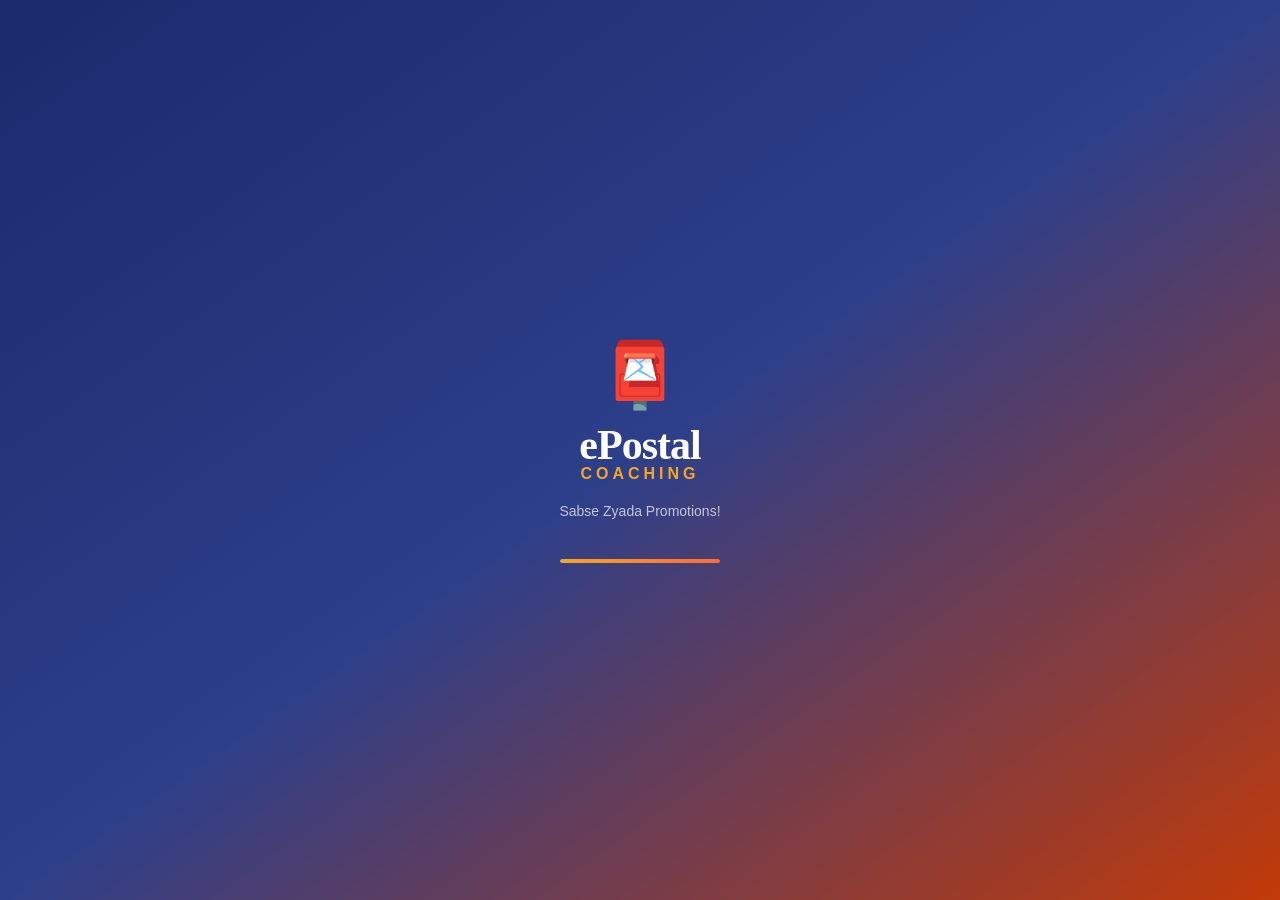
==== commit 7be79efe: "Update index.html" ====
--- a/index.html
+++ b/index.html
@@ -4,7 +4,7 @@
 <meta charset="UTF-8">
 <meta name="viewport" content="width=device-width, initial-scale=1.0, maximum-scale=1.0, user-scalable=no">
 <title>ePostal Coaching</title>
-<link rel="stylesheet" href="css/main.css">
+<link rel="stylesheet" href="main.css">
 <link rel="preconnect" href="https://fonts.googleapis.com">
 <link href="https://fonts.googleapis.com/css2?family=Baloo+2:wght@400;500;600;700;800&family=Noto+Sans:wght@400;500;600;700&display=swap" rel="stylesheet">
 </head>
@@ -868,6 +868,6 @@
 
 </div><!-- end app -->
 
-<script src="js/main.js"></script>
+<script src="main.js"></script>
 </body>
 </html>
--- a/main.css
+++ b/main.css
@@ -0,0 +1,954 @@
+/* ============================================================
+   ePostal Coaching App - Main Stylesheet
+   Theme: Bold Indian Education - Saffron + Navy + White
+   ============================================================ */
+
+:root {
+  --primary: #E8470A;
+  --primary-dark: #C23A08;
+  --primary-light: #FF6B35;
+  --secondary: #1A2A6C;
+  --secondary-light: #2D3F8A;
+  --accent: #F5A623;
+  --gold: #FFD700;
+  --bg: #F4F6FB;
+  --card-bg: #FFFFFF;
+  --text: #1A1A2E;
+  --text-muted: #6B7280;
+  --border: #E5E7EB;
+  --success: #22C55E;
+  --danger: #EF4444;
+  --shadow: 0 2px 12px rgba(0,0,0,0.08);
+  --shadow-md: 0 4px 20px rgba(0,0,0,0.12);
+  --radius: 14px;
+  --radius-sm: 8px;
+  --font-head: 'Baloo 2', cursive;
+  --font-body: 'Noto Sans', sans-serif;
+}
+
+* { box-sizing: border-box; margin: 0; padding: 0; }
+
+html, body {
+  height: 100%;
+  overflow: hidden;
+  font-family: var(--font-body);
+  background: var(--bg);
+  color: var(--text);
+  -webkit-tap-highlight-color: transparent;
+  touch-action: manipulation;
+}
+
+/* ============================================================ SPLASH */
+.splash {
+  position: fixed;
+  inset: 0;
+  background: linear-gradient(145deg, var(--secondary) 0%, var(--secondary-light) 50%, var(--primary-dark) 100%);
+  display: flex;
+  flex-direction: column;
+  align-items: center;
+  justify-content: center;
+  z-index: 9999;
+  transition: opacity 0.5s ease;
+}
+.splash-logo {
+  text-align: center;
+  animation: popIn 0.6s cubic-bezier(0.34,1.56,0.64,1) both;
+}
+.splash-icon { font-size: 64px; margin-bottom: 8px; }
+.splash h1 {
+  font-family: var(--font-head);
+  font-size: 42px;
+  font-weight: 800;
+  color: white;
+  letter-spacing: -1px;
+}
+.splash p { color: var(--accent); font-size: 16px; font-weight: 600; letter-spacing: 4px; text-transform: uppercase; margin-top: -4px; }
+.splash-tagline {
+  color: rgba(255,255,255,0.7);
+  margin-top: 20px;
+  font-size: 14px;
+  animation: fadeUp 0.6s 0.4s ease both;
+}
+.splash-loader {
+  width: 160px;
+  height: 4px;
+  background: rgba(255,255,255,0.2);
+  border-radius: 4px;
+  margin-top: 40px;
+  overflow: hidden;
+  animation: fadeUp 0.6s 0.6s ease both;
+}
+.loader-bar {
+  width: 0%;
+  height: 100%;
+  background: linear-gradient(90deg, var(--accent), var(--primary-light));
+  border-radius: 4px;
+  animation: loadBar 1.8s 0.3s ease forwards;
+}
+
+/* ============================================================ APP SHELL */
+.app {
+  position: fixed;
+  inset: 0;
+  display: flex;
+  flex-direction: column;
+  background: var(--bg);
+}
+.hidden { display: none !important; }
+
+/* ============================================================ TOPBAR */
+.topbar {
+  height: 56px;
+  background: white;
+  display: flex;
+  align-items: center;
+  justify-content: space-between;
+  padding: 0 16px;
+  border-bottom: 1px solid var(--border);
+  flex-shrink: 0;
+  box-shadow: 0 1px 6px rgba(0,0,0,0.06);
+  z-index: 100;
+}
+.topbar-left { display: flex; align-items: center; gap: 10px; }
+.logo-small {
+  font-family: var(--font-head);
+  font-size: 20px;
+  font-weight: 800;
+  color: var(--primary);
+}
+.topbar-right { display: flex; align-items: center; gap: 8px; }
+.icon-btn {
+  background: none;
+  border: none;
+  font-size: 20px;
+  cursor: pointer;
+  padding: 6px;
+  border-radius: 8px;
+  position: relative;
+  color: var(--text);
+}
+.notif-btn .badge {
+  position: absolute;
+  top: 2px;
+  right: 2px;
+  background: var(--danger);
+  color: white;
+  font-size: 9px;
+  width: 16px;
+  height: 16px;
+  border-radius: 50%;
+  display: flex;
+  align-items: center;
+  justify-content: center;
+  font-weight: 700;
+}
+.avatar-btn { background: none; border: none; cursor: pointer; }
+.avatar {
+  width: 34px;
+  height: 34px;
+  border-radius: 50%;
+  background: linear-gradient(135deg, var(--primary), var(--accent));
+  color: white;
+  font-weight: 700;
+  font-size: 15px;
+  display: flex;
+  align-items: center;
+  justify-content: center;
+}
+
+/* ============================================================ DRAWER */
+.drawer {
+  position: fixed;
+  top: 0;
+  left: 0;
+  width: 280px;
+  height: 100%;
+  background: white;
+  z-index: 1000;
+  transform: translateX(-100%);
+  transition: transform 0.3s ease;
+  overflow-y: auto;
+}
+.drawer.open { transform: translateX(0); }
+.drawer-overlay {
+  position: fixed;
+  inset: 0;
+  background: rgba(0,0,0,0.4);
+  z-index: 999;
+  backdrop-filter: blur(2px);
+}
+.drawer-header {
+  background: linear-gradient(135deg, var(--secondary), var(--primary));
+  padding: 40px 16px 24px;
+  display: flex;
+  align-items: center;
+  gap: 12px;
+}
+.drawer-avatar {
+  width: 50px; height: 50px;
+  border-radius: 50%;
+  background: rgba(255,255,255,0.2);
+  color: white;
+  font-weight: 800;
+  font-size: 22px;
+  display: flex;
+  align-items: center;
+  justify-content: center;
+  border: 2px solid rgba(255,255,255,0.5);
+}
+.drawer-name { color: white; font-weight: 700; font-size: 16px; }
+.drawer-email { color: rgba(255,255,255,0.7); font-size: 12px; }
+.close-drawer {
+  margin-left: auto;
+  background: rgba(255,255,255,0.2);
+  border: none;
+  color: white;
+  width: 30px; height: 30px;
+  border-radius: 50%;
+  cursor: pointer;
+  font-size: 14px;
+}
+.drawer-nav { padding: 12px 0; }
+.drawer-item {
+  display: flex;
+  align-items: center;
+  gap: 12px;
+  padding: 14px 20px;
+  text-decoration: none;
+  color: var(--text);
+  font-size: 14px;
+  font-weight: 500;
+  transition: background 0.2s;
+}
+.drawer-item:hover, .drawer-item.active {
+  background: rgba(232,71,10,0.08);
+  color: var(--primary);
+  border-right: 3px solid var(--primary);
+}
+.drawer-item.logout { color: var(--danger); }
+
+/* ============================================================ PAGE CONTAINER */
+.pages {
+  flex: 1;
+  overflow: hidden;
+  position: relative;
+}
+.page {
+  position: absolute;
+  inset: 0;
+  display: none;
+  flex-direction: column;
+  overflow: hidden;
+}
+.page.active { display: flex; }
+
+.scroll-content {
+  flex: 1;
+  overflow-y: auto;
+  padding: 16px;
+  -webkit-overflow-scrolling: touch;
+}
+.scroll-content::-webkit-scrollbar { display: none; }
+
+/* ============================================================ PAGE HEADER BAR */
+.page-header-bar {
+  height: 52px;
+  background: white;
+  display: flex;
+  align-items: center;
+  padding: 0 16px;
+  gap: 12px;
+  border-bottom: 1px solid var(--border);
+  flex-shrink: 0;
+}
+.page-header-bar.dark { background: var(--secondary); }
+.page-header-bar h2 {
+  flex: 1;
+  font-family: var(--font-head);
+  font-size: 17px;
+  font-weight: 700;
+}
+.page-header-bar.dark h2 { color: white; }
+.back-btn {
+  background: none;
+  border: none;
+  font-size: 22px;
+  cursor: pointer;
+  padding: 4px 8px 4px 0;
+  color: var(--text);
+}
+.back-btn.light { color: white; }
+.light-text { color: white !important; }
+
+/* ============================================================ BOTTOM NAV */
+.bottom-nav {
+  height: 62px;
+  background: white;
+  display: flex;
+  border-top: 1px solid var(--border);
+  flex-shrink: 0;
+  padding-bottom: env(safe-area-inset-bottom, 0px);
+  box-shadow: 0 -2px 12px rgba(0,0,0,0.07);
+}
+.bn-item {
+  flex: 1;
+  display: flex;
+  flex-direction: column;
+  align-items: center;
+  justify-content: center;
+  background: none;
+  border: none;
+  cursor: pointer;
+  gap: 2px;
+  transition: all 0.2s;
+}
+.bn-icon { font-size: 22px; }
+.bn-label { font-size: 10px; color: var(--text-muted); font-weight: 500; }
+.bn-item.active .bn-label { color: var(--primary); font-weight: 700; }
+.bn-item.active .bn-icon { transform: translateY(-2px); }
+
+/* ============================================================ BUTTONS */
+.btn-primary {
+  background: linear-gradient(135deg, var(--primary), var(--primary-light));
+  color: white;
+  border: none;
+  border-radius: var(--radius-sm);
+  padding: 12px 24px;
+  font-weight: 700;
+  font-size: 14px;
+  cursor: pointer;
+  font-family: var(--font-body);
+  box-shadow: 0 4px 12px rgba(232,71,10,0.35);
+  transition: all 0.2s;
+}
+.btn-primary:active { transform: scale(0.97); }
+.btn-primary.small { padding: 8px 16px; font-size: 12px; }
+.btn-outline {
+  background: transparent;
+  color: var(--primary);
+  border: 2px solid var(--primary);
+  border-radius: var(--radius-sm);
+  padding: 10px 22px;
+  font-weight: 700;
+  font-size: 14px;
+  cursor: pointer;
+  font-family: var(--font-body);
+  transition: all 0.2s;
+}
+.btn-outline.small { padding: 7px 14px; font-size: 12px; }
+.btn-white {
+  background: white;
+  color: var(--primary);
+  border: none;
+  border-radius: var(--radius-sm);
+  padding: 10px 20px;
+  font-weight: 700;
+  font-size: 13px;
+  cursor: pointer;
+}
+
+/* ============================================================ HOME - HERO BANNER */
+.hero-banner {
+  background: linear-gradient(135deg, var(--secondary) 0%, var(--secondary-light) 60%, var(--primary) 100%);
+  border-radius: var(--radius);
+  padding: 20px;
+  display: flex;
+  align-items: center;
+  justify-content: space-between;
+  margin-bottom: 16px;
+  min-height: 160px;
+  position: relative;
+  overflow: hidden;
+}
+.hero-banner::before {
+  content: '';
+  position: absolute;
+  top: -30px; right: -30px;
+  width: 140px; height: 140px;
+  border-radius: 50%;
+  background: rgba(255,255,255,0.05);
+}
+.hero-greeting { color: rgba(255,255,255,0.75); font-size: 13px; margin-bottom: 4px; }
+.hero-text h2 { color: white; font-family: var(--font-head); font-size: 22px; font-weight: 800; line-height: 1.2; margin-bottom: 6px; }
+.hero-highlight { color: var(--accent); }
+.hero-text p { color: rgba(255,255,255,0.7); font-size: 12px; margin-bottom: 14px; }
+.hero-img { font-size: 64px; opacity: 0.9; flex-shrink: 0; }
+
+/* ============================================================ STREAK CARD */
+.streak-card {
+  background: white;
+  border-radius: var(--radius);
+  padding: 16px;
+  display: flex;
+  align-items: center;
+  justify-content: space-around;
+  margin-bottom: 16px;
+  box-shadow: var(--shadow);
+}
+.streak-num { font-family: var(--font-head); font-size: 22px; font-weight: 800; color: var(--primary); text-align: center; }
+.streak-label { font-size: 11px; color: var(--text-muted); text-align: center; margin-top: 2px; }
+.streak-divider { width: 1px; height: 40px; background: var(--border); }
+
+/* ============================================================ SECTIONS */
+.section { margin-bottom: 20px; }
+.section-header { display: flex; align-items: center; justify-content: space-between; margin-bottom: 12px; }
+.section-header h3, .section > h3 { font-family: var(--font-head); font-size: 17px; font-weight: 700; margin-bottom: 12px; }
+.see-all { color: var(--primary); font-size: 13px; font-weight: 600; text-decoration: none; }
+.section-label { font-family: var(--font-head); font-size: 15px; font-weight: 700; margin: 16px 0 10px; }
+
+/* ============================================================ CONTINUE LEARNING */
+.continue-card {
+  background: white;
+  border-radius: var(--radius);
+  padding: 14px;
+  display: flex;
+  align-items: center;
+  gap: 12px;
+  box-shadow: var(--shadow);
+  cursor: pointer;
+}
+.continue-icon { font-size: 36px; flex-shrink: 0; }
+.continue-info { flex: 1 }
+.continue-title { font-weight: 700; font-size: 14px; }
+.continue-sub { font-size: 12px; color: var(--text-muted); margin: 2px 0 8px; }
+.progress-bar { height: 6px; background: var(--border); border-radius: 4px; overflow: hidden; margin-bottom: 4px; }
+.progress-fill { height: 100%; background: linear-gradient(90deg, var(--primary), var(--accent)); border-radius: 4px; }
+.progress-text { font-size: 11px; color: var(--text-muted); }
+.play-btn {
+  width: 38px; height: 38px;
+  border-radius: 50%;
+  background: linear-gradient(135deg, var(--primary), var(--primary-light));
+  border: none;
+  color: white;
+  font-size: 14px;
+  cursor: pointer;
+  flex-shrink: 0;
+}
+
+/* ============================================================ CATEGORIES GRID */
+.cat-grid {
+  display: grid;
+  grid-template-columns: repeat(3, 1fr);
+  gap: 10px;
+}
+.cat-card {
+  background: white;
+  border-radius: var(--radius);
+  padding: 14px 8px;
+  text-align: center;
+  box-shadow: var(--shadow);
+  cursor: pointer;
+  transition: transform 0.2s;
+}
+.cat-card:active { transform: scale(0.95); }
+.cat-icon { font-size: 28px; margin-bottom: 6px; }
+.cat-label { font-size: 11px; font-weight: 600; color: var(--text); }
+
+/* ============================================================ HORIZONTAL COURSES */
+.courses-scroll {
+  display: flex;
+  gap: 12px;
+  overflow-x: auto;
+  padding-bottom: 4px;
+  -webkit-overflow-scrolling: touch;
+}
+.courses-scroll::-webkit-scrollbar { display: none; }
+.course-card-h {
+  background: white;
+  border-radius: var(--radius);
+  min-width: 200px;
+  box-shadow: var(--shadow);
+  cursor: pointer;
+  overflow: hidden;
+  flex-shrink: 0;
+  transition: transform 0.2s;
+}
+.course-card-h:active { transform: scale(0.97); }
+.course-thumb {
+  height: 90px;
+  background: linear-gradient(135deg, var(--secondary), var(--secondary-light));
+  display: flex;
+  align-items: center;
+  justify-content: center;
+  font-size: 44px;
+}
+.course-info-h { padding: 10px 12px 12px; }
+.course-tag { font-size: 10px; color: var(--primary); font-weight: 700; text-transform: uppercase; margin-bottom: 4px; }
+.course-name-h { font-weight: 700; font-size: 13px; margin-bottom: 4px; }
+.course-price-h { margin-bottom: 4px; }
+.price-new { font-weight: 800; font-size: 15px; color: var(--primary); }
+.price-old { font-size: 11px; color: var(--text-muted); text-decoration: line-through; margin-left: 4px; }
+.course-rating { font-size: 11px; color: var(--text-muted); }
+
+/* ============================================================ COURSES GRID (full page) */
+.courses-grid {
+  display: grid;
+  grid-template-columns: 1fr 1fr;
+  gap: 12px;
+  padding-top: 16px;
+}
+.course-card-v {
+  background: white;
+  border-radius: var(--radius);
+  box-shadow: var(--shadow);
+  overflow: hidden;
+  cursor: pointer;
+  transition: transform 0.2s;
+}
+.course-card-v:active { transform: scale(0.97); }
+.course-thumb-v {
+  height: 80px;
+  background: linear-gradient(135deg, var(--secondary), var(--secondary-light));
+  display: flex;
+  align-items: center;
+  justify-content: center;
+  font-size: 36px;
+}
+.course-info-v { padding: 8px 10px 10px; }
+.course-name-v { font-weight: 700; font-size: 12px; margin-bottom: 4px; }
+.course-price-v .price-new { font-size: 14px; }
+
+/* ============================================================ SEARCH */
+.search-bar { padding: 10px 16px; background: white; border-bottom: 1px solid var(--border); }
+.search-input {
+  width: 100%;
+  border: 2px solid var(--border);
+  border-radius: var(--radius-sm);
+  padding: 10px 14px;
+  font-size: 14px;
+  outline: none;
+  font-family: var(--font-body);
+  transition: border-color 0.2s;
+}
+.search-input:focus { border-color: var(--primary); }
+
+/* ============================================================ FILTER TABS */
+.filter-tabs {
+  display: flex;
+  gap: 8px;
+  padding: 10px 16px;
+  overflow-x: auto;
+  background: white;
+  border-bottom: 1px solid var(--border);
+  -webkit-overflow-scrolling: touch;
+}
+.filter-tabs::-webkit-scrollbar { display: none; }
+.filter-tab {
+  background: var(--bg);
+  border: none;
+  border-radius: 20px;
+  padding: 6px 14px;
+  font-size: 12px;
+  font-weight: 600;
+  cursor: pointer;
+  white-space: nowrap;
+  color: var(--text-muted);
+  transition: all 0.2s;
+}
+.filter-tab.active {
+  background: var(--primary);
+  color: white;
+}
+
+/* ============================================================ DAILY QUIZ BANNER */
+.quiz-banner {
+  background: linear-gradient(135deg, var(--primary), var(--accent));
+  border-radius: var(--radius);
+  padding: 20px;
+  display: flex;
+  align-items: center;
+  justify-content: space-between;
+  cursor: pointer;
+}
+.quiz-label { color: rgba(255,255,255,0.8); font-size: 11px; font-weight: 600; text-transform: uppercase; margin-bottom: 4px; }
+.quiz-title { color: white; font-family: var(--font-head); font-size: 18px; font-weight: 800; }
+.quiz-sub { color: rgba(255,255,255,0.8); font-size: 12px; margin-top: 2px; }
+
+/* ============================================================ TOPPERS */
+.toppers-list { display: flex; flex-direction: column; gap: 8px; }
+.topper-item {
+  background: white;
+  border-radius: var(--radius-sm);
+  padding: 12px 14px;
+  display: flex;
+  align-items: center;
+  gap: 10px;
+  box-shadow: var(--shadow);
+}
+.topper-rank {
+  width: 26px; height: 26px;
+  border-radius: 50%;
+  display: flex;
+  align-items: center;
+  justify-content: center;
+  font-weight: 800;
+  font-size: 13px;
+  color: white;
+  flex-shrink: 0;
+}
+.topper-rank.gold { background: #F59E0B; }
+.topper-rank.silver { background: #9CA3AF; }
+.topper-rank.bronze { background: #B45309; }
+.topper-av {
+  width: 36px; height: 36px;
+  border-radius: 50%;
+  background: linear-gradient(135deg, var(--secondary), var(--primary));
+  color: white;
+  font-weight: 700;
+  display: flex;
+  align-items: center;
+  justify-content: center;
+  flex-shrink: 0;
+}
+.topper-info { flex: 1; }
+.topper-name { font-weight: 700; font-size: 13px; }
+.topper-score { font-size: 12px; color: var(--primary); font-weight: 600; }
+.topper-badge { font-size: 20px; }
+
+/* ============================================================ COURSE DETAIL */
+.course-detail-hero {
+  height: 180px;
+  background: linear-gradient(135deg, var(--secondary), var(--primary));
+  display: flex;
+  align-items: flex-end;
+  position: relative;
+  overflow: hidden;
+}
+.course-detail-thumb {
+  position: absolute;
+  inset: 0;
+  display: flex;
+  align-items: center;
+  justify-content: center;
+  font-size: 72px;
+  opacity: 0.3;
+}
+.course-detail-overlay {
+  position: relative;
+  padding: 16px;
+  width: 100%;
+  background: linear-gradient(to top, rgba(0,0,0,0.6), transparent);
+}
+.cd-tag { color: var(--accent); font-size: 11px; font-weight: 700; text-transform: uppercase; }
+.cd-title { color: white; font-family: var(--font-head); font-size: 20px; font-weight: 800; }
+.cd-meta { color: rgba(255,255,255,0.8); font-size: 12px; margin-top: 4px; }
+.cd-body { padding: 16px; }
+.cd-price-row { display: flex; align-items: center; justify-content: space-between; margin-bottom: 16px; }
+.cd-price { font-family: var(--font-head); font-size: 26px; font-weight: 800; color: var(--primary); }
+.cd-old { font-size: 14px; color: var(--text-muted); text-decoration: line-through; margin: 0 6px; }
+.cd-disc { background: #DCFCE7; color: #16A34A; font-size: 12px; font-weight: 700; padding: 3px 8px; border-radius: 20px; }
+.cd-tabs { display: flex; border-bottom: 2px solid var(--border); margin-bottom: 16px; }
+.cd-tab { flex: 1; background: none; border: none; padding: 10px; font-size: 13px; font-weight: 600; color: var(--text-muted); cursor: pointer; border-bottom: 2px solid transparent; margin-bottom: -2px; }
+.cd-tab.active { color: var(--primary); border-bottom-color: var(--primary); }
+.cd-tab-content { display: none; }
+.cd-tab-content.active { display: block; }
+.learn-list { list-style: none; display: flex; flex-direction: column; gap: 8px; margin-bottom: 16px; }
+.learn-list li { font-size: 13px; }
+.cd-desc { font-size: 13px; line-height: 1.7; color: var(--text-muted); }
+.curriculum-item {
+  display: flex;
+  align-items: center;
+  gap: 12px;
+  padding: 12px 0;
+  border-bottom: 1px solid var(--border);
+  cursor: pointer;
+}
+.ci-num { width: 28px; height: 28px; border-radius: 50%; background: var(--bg); font-size: 12px; font-weight: 700; display: flex; align-items: center; justify-content: center; flex-shrink: 0; }
+.ci-info { flex: 1; }
+.ci-title { font-size: 13px; font-weight: 600; }
+.ci-meta { font-size: 11px; color: var(--text-muted); margin-top: 2px; }
+.ci-lock { font-size: 16px; }
+.rating-big { text-align: center; padding: 16px 0; border-bottom: 1px solid var(--border); margin-bottom: 16px; }
+.rating-num { font-family: var(--font-head); font-size: 48px; font-weight: 800; color: var(--primary); }
+.rating-stars { font-size: 20px; }
+.rating-count { color: var(--text-muted); font-size: 12px; margin-top: 4px; }
+.review-item { display: flex; gap: 10px; margin-bottom: 14px; }
+.review-av { width: 36px; height: 36px; border-radius: 50%; background: linear-gradient(135deg, var(--secondary), var(--primary)); color: white; font-weight: 700; display: flex; align-items: center; justify-content: center; flex-shrink: 0; }
+.review-name { font-weight: 700; font-size: 13px; margin-bottom: 4px; }
+.review-text { font-size: 12px; color: var(--text-muted); line-height: 1.5; }
+
+/* ============================================================ VIDEO PLAYER */
+.video-player {
+  background: #0A0A1A;
+  flex-shrink: 0;
+}
+.video-placeholder {
+  height: 200px;
+  display: flex;
+  flex-direction: column;
+  align-items: center;
+  justify-content: center;
+  gap: 8px;
+}
+.video-icon {
+  width: 56px; height: 56px;
+  border-radius: 50%;
+  background: rgba(255,255,255,0.15);
+  display: flex;
+  align-items: center;
+  justify-content: center;
+  font-size: 22px;
+  color: white;
+  cursor: pointer;
+}
+.video-title { color: rgba(255,255,255,0.8); font-size: 13px; }
+.video-controls { padding: 10px 16px 14px; }
+.vc-bar { height: 4px; background: rgba(255,255,255,0.2); border-radius: 4px; overflow: hidden; margin-bottom: 10px; cursor: pointer; }
+.vc-fill { height: 100%; background: var(--primary-light); border-radius: 4px; }
+.vc-row { display: flex; align-items: center; justify-content: space-between; }
+.vc-time { color: rgba(255,255,255,0.6); font-size: 11px; }
+.vc-btns { display: flex; gap: 8px; align-items: center; }
+.vc-btn { background: none; border: none; color: white; font-size: 20px; cursor: pointer; padding: 4px; }
+.vc-btn.play { font-size: 24px; }
+.lesson-content { padding: 16px; }
+.lesson-title { font-family: var(--font-head); font-size: 18px; font-weight: 700; margin-bottom: 14px; }
+.lesson-tabs { display: flex; border-bottom: 2px solid var(--border); margin-bottom: 16px; }
+.lesson-tab { flex: 1; background: none; border: none; padding: 10px; font-size: 13px; font-weight: 600; color: var(--text-muted); cursor: pointer; border-bottom: 2px solid transparent; margin-bottom: -2px; }
+.lesson-tab.active { color: var(--primary); border-bottom-color: var(--primary); }
+.lt-content { display: none; }
+.lt-content.active { display: block; }
+.note-card { background: #FFFBEB; border: 1px solid #FDE68A; border-radius: var(--radius-sm); padding: 14px; margin-bottom: 12px; }
+.note-card h4 { font-weight: 700; font-size: 13px; margin-bottom: 8px; }
+.note-card ul { list-style: none; display: flex; flex-direction: column; gap: 6px; }
+.note-card li { font-size: 13px; padding-left: 12px; position: relative; }
+.note-card li::before { content: '•'; position: absolute; left: 0; color: var(--primary); }
+.chapter-list { display: flex; flex-direction: column; gap: 2px; }
+.chapter-item { padding: 12px; font-size: 13px; border-radius: var(--radius-sm); }
+.chapter-item.done { color: var(--success); background: rgba(34,197,94,0.08); }
+.chapter-item.current { color: var(--primary); background: rgba(232,71,10,0.08); font-weight: 700; }
+.chapter-item.locked { color: var(--text-muted); }
+.doubt-input-area { margin-bottom: 16px; }
+.doubt-input { width: 100%; border: 2px solid var(--border); border-radius: var(--radius-sm); padding: 10px; font-size: 13px; height: 80px; resize: none; font-family: var(--font-body); margin-bottom: 8px; outline: none; }
+.doubt-item { background: var(--bg); border-radius: var(--radius-sm); padding: 12px; margin-bottom: 10px; }
+.doubt-q { font-size: 13px; font-weight: 600; color: var(--secondary); margin-bottom: 6px; }
+.doubt-a { font-size: 12px; color: var(--text-muted); line-height: 1.5; }
+
+/* ============================================================ TESTS */
+.test-stats-row { display: flex; gap: 10px; margin-bottom: 16px; }
+.test-stat { flex: 1; background: white; border-radius: var(--radius-sm); padding: 12px; text-align: center; box-shadow: var(--shadow); }
+.ts-num { font-family: var(--font-head); font-size: 22px; font-weight: 800; color: var(--primary); }
+.ts-label { font-size: 11px; color: var(--text-muted); }
+.test-card {
+  background: white;
+  border-radius: var(--radius);
+  padding: 14px;
+  display: flex;
+  align-items: center;
+  justify-content: space-between;
+  margin-bottom: 10px;
+  box-shadow: var(--shadow);
+  cursor: pointer;
+}
+.test-card.locked { opacity: 0.7; }
+.tc-left { display: flex; align-items: center; gap: 12px; flex: 1; }
+.tc-icon { font-size: 28px; }
+.tc-title { font-weight: 700; font-size: 13px; }
+.tc-meta { font-size: 11px; color: var(--text-muted); margin-top: 2px; }
+.result-card { background: white; border-radius: var(--radius-sm); padding: 12px 14px; display: flex; align-items: center; justify-content: space-between; margin-bottom: 8px; box-shadow: var(--shadow); }
+.rc-title { font-weight: 600; font-size: 13px; }
+.rc-date { font-size: 11px; color: var(--text-muted); margin-top: 2px; }
+.rc-score { font-family: var(--font-head); font-size: 18px; font-weight: 800; }
+.rc-score.good { color: var(--success); }
+.rc-score.ok { color: var(--accent); }
+
+/* ============================================================ QUIZ */
+.quiz-timer {
+  background: var(--primary);
+  color: white;
+  font-weight: 800;
+  font-size: 14px;
+  padding: 4px 10px;
+  border-radius: 20px;
+}
+.quiz-progress { margin-bottom: 16px; }
+.qp-text { font-size: 13px; font-weight: 600; color: var(--text-muted); margin-bottom: 6px; }
+.qp-bar { height: 6px; background: var(--border); border-radius: 4px; overflow: hidden; }
+.qp-fill { height: 100%; background: linear-gradient(90deg, var(--primary), var(--accent)); border-radius: 4px; transition: width 0.4s; }
+.question-card { background: white; border-radius: var(--radius); padding: 20px; box-shadow: var(--shadow); margin-bottom: 16px; }
+.q-text { font-size: 15px; font-weight: 600; line-height: 1.6; margin-bottom: 16px; }
+.options-list { display: flex; flex-direction: column; gap: 10px; }
+.option-btn {
+  width: 100%;
+  text-align: left;
+  background: var(--bg);
+  border: 2px solid var(--border);
+  border-radius: var(--radius-sm);
+  padding: 12px 16px;
+  font-size: 13px;
+  cursor: pointer;
+  font-family: var(--font-body);
+  transition: all 0.2s;
+}
+.option-btn.selected { border-color: var(--primary); background: rgba(232,71,10,0.06); color: var(--primary); font-weight: 600; }
+.option-btn.correct { border-color: var(--success); background: rgba(34,197,94,0.1); color: #16A34A; font-weight: 600; }
+.option-btn.wrong { border-color: var(--danger); background: rgba(239,68,68,0.1); color: var(--danger); }
+.quiz-nav { display: flex; gap: 12px; justify-content: space-between; }
+.quiz-nav .btn-outline, .quiz-nav .btn-primary { flex: 1; }
+.daily-quiz-header { background: linear-gradient(135deg, var(--primary), var(--accent)); border-radius: var(--radius); padding: 16px; margin-bottom: 16px; display: flex; align-items: center; justify-content: space-between; }
+.dq-streak { color: white; font-weight: 800; font-size: 16px; }
+.dq-points { background: rgba(255,255,255,0.2); color: white; font-size: 12px; font-weight: 600; padding: 4px 10px; border-radius: 20px; }
+
+/* ============================================================ NOTES */
+.note-file-card {
+  background: white;
+  border-radius: var(--radius);
+  padding: 14px;
+  display: flex;
+  align-items: center;
+  gap: 12px;
+  margin-bottom: 10px;
+  box-shadow: var(--shadow);
+}
+.note-file-card.locked { opacity: 0.7; }
+.nf-icon { font-size: 32px; flex-shrink: 0; }
+.nf-info { flex: 1; }
+.nf-title { font-weight: 700; font-size: 13px; }
+.nf-meta { font-size: 11px; color: var(--text-muted); margin-top: 2px; }
+
+/* ============================================================ PYQ */
+.pyq-card {
+  background: white;
+  border-radius: var(--radius);
+  padding: 16px;
+  display: flex;
+  align-items: center;
+  gap: 14px;
+  margin-bottom: 10px;
+  box-shadow: var(--shadow);
+  cursor: pointer;
+  transition: transform 0.2s;
+}
+.pyq-year {
+  background: var(--primary);
+  color: white;
+  font-weight: 800;
+  font-size: 15px;
+  padding: 8px 12px;
+  border-radius: var(--radius-sm);
+  flex-shrink: 0;
+}
+.pyq-info { flex: 1; }
+.pyq-title { font-weight: 700; font-size: 14px; }
+.pyq-meta { font-size: 12px; color: var(--text-muted); margin-top: 2px; }
+.pyq-arrow { font-size: 20px; color: var(--text-muted); }
+
+/* ============================================================ LEADERBOARD */
+.lb-tabs { display: flex; background: white; border-radius: var(--radius); padding: 4px; gap: 4px; margin-bottom: 16px; box-shadow: var(--shadow); }
+.lb-tab { flex: 1; background: transparent; border: none; padding: 8px; font-size: 12px; font-weight: 600; border-radius: 10px; cursor: pointer; color: var(--text-muted); transition: all 0.2s; }
+.lb-tab.active { background: var(--primary); color: white; }
+.podium { display: flex; align-items: flex-end; justify-content: center; gap: 8px; margin-bottom: 20px; }
+.podium-1, .podium-2, .podium-3 { display: flex; flex-direction: column; align-items: center; gap: 4px; }
+.p-crown { font-size: 20px; }
+.p-av { width: 44px; height: 44px; border-radius: 50%; background: linear-gradient(135deg, var(--secondary), var(--primary)); color: white; font-weight: 800; font-size: 18px; display: flex; align-items: center; justify-content: center; }
+.p-av.gold { background: linear-gradient(135deg, #F59E0B, #FDE68A); color: #92400E; }
+.p-name { font-size: 12px; font-weight: 700; }
+.p-score { font-size: 11px; color: var(--primary); font-weight: 600; }
+.p-bar { color: white; font-weight: 800; font-size: 14px; width: 60px; display: flex; align-items: center; justify-content: center; border-radius: 8px 8px 0 0; }
+.p-1 { height: 70px; background: linear-gradient(180deg, #F59E0B, #D97706); }
+.p-2 { height: 50px; background: linear-gradient(180deg, #9CA3AF, #6B7280); }
+.p-3 { height: 40px; background: linear-gradient(180deg, #B45309, #92400E); }
+.lb-list { display: flex; flex-direction: column; gap: 8px; }
+.lb-item { background: white; border-radius: var(--radius-sm); padding: 12px; display: flex; align-items: center; gap: 10px; box-shadow: var(--shadow); }
+.lb-item.me { border: 2px solid var(--primary); background: rgba(232,71,10,0.03); }
+.lb-rank { width: 26px; font-weight: 800; font-size: 14px; color: var(--text-muted); text-align: center; }
+.lb-av { width: 36px; height: 36px; border-radius: 50%; background: linear-gradient(135deg, var(--secondary), var(--primary)); color: white; font-weight: 700; display: flex; align-items: center; justify-content: center; flex-shrink: 0; }
+.lb-info { flex: 1; }
+.lb-name { font-weight: 700; font-size: 13px; }
+.lb-pts { font-size: 11px; color: var(--text-muted); }
+.lb-score { font-weight: 800; font-size: 14px; color: var(--primary); }
+
+/* ============================================================ DOUBTS */
+.doubt-filter { display: flex; gap: 8px; margin-bottom: 14px; overflow-x: auto; }
+.doubt-filter::-webkit-scrollbar { display: none; }
+.df-tab { background: var(--bg); border: none; border-radius: 20px; padding: 6px 14px; font-size: 12px; font-weight: 600; cursor: pointer; color: var(--text-muted); white-space: nowrap; }
+.df-tab.active { background: var(--primary); color: white; }
+.doubt-post { background: white; border-radius: var(--radius); padding: 14px; margin-bottom: 10px; box-shadow: var(--shadow); }
+.doubt-post.answered { border-left: 3px solid var(--success); }
+.dp-header { display: flex; align-items: center; gap: 10px; margin-bottom: 10px; }
+.dp-av { width: 34px; height: 34px; border-radius: 50%; background: linear-gradient(135deg, var(--secondary), var(--primary)); color: white; font-weight: 700; display: flex; align-items: center; justify-content: center; flex-shrink: 0; }
+.dp-name { font-weight: 700; font-size: 13px; }
+.dp-time { font-size: 11px; color: var(--text-muted); }
+.dp-text { font-size: 13px; line-height: 1.6; margin-bottom: 10px; }
+.dp-answer { font-size: 12px; color: var(--success); font-weight: 600; margin-bottom: 8px; }
+.dp-footer { display: flex; gap: 12px; }
+.dp-like, .dp-reply { background: var(--bg); border: none; border-radius: 20px; padding: 5px 12px; font-size: 12px; cursor: pointer; color: var(--text-muted); font-weight: 600; }
+
+/* ============================================================ STUDY PLANNER */
+.week-days { display: flex; gap: 6px; margin-bottom: 20px; }
+.wd-day { flex: 1; background: white; border-radius: var(--radius-sm); padding: 10px 4px; text-align: center; font-size: 11px; font-weight: 700; color: var(--text-muted); box-shadow: var(--shadow); }
+.wd-day span { display: block; font-size: 14px; margin-top: 4px; }
+.wd-day.done { background: var(--primary); color: white; }
+.wd-day.today { border: 2px solid var(--primary); color: var(--primary); }
+.plan-item { background: white; border-radius: var(--radius-sm); padding: 14px; display: flex; align-items: center; gap: 12px; margin-bottom: 8px; box-shadow: var(--shadow); cursor: pointer; }
+.plan-item.active { border-left: 3px solid var(--primary); }
+.pi-check { width: 22px; height: 22px; border-radius: 50%; border: 2px solid var(--border); display: flex; align-items: center; justify-content: center; font-size: 12px; flex-shrink: 0; }
+.plan-item .pi-check.done { background: var(--success); border-color: var(--success); color: white; font-size: 11px; }
+.pi-info { flex: 1; }
+.pi-title { font-weight: 700; font-size: 13px; }
+.pi-meta { font-size: 11px; color: var(--text-muted); margin-top: 2px; }
+.pi-time { font-size: 12px; font-weight: 600; color: var(--text-muted); flex-shrink: 0; }
+.pi-time.done { color: var(--success); }
+
+/* ============================================================ MY COURSES */
+.my-course-card {
+  background: white;
+  border-radius: var(--radius);
+  padding: 14px;
+  display: flex;
+  align-items: center;
+  gap: 12px;
+  margin-bottom: 12px;
+  box-shadow: var(--shadow);
+  cursor: pointer;
+}
+.mcc-thumb { font-size: 36px; flex-shrink: 0; }
+.mcc-info { flex: 1; }
+.mcc-title { font-weight: 700; font-size: 13px; margin-bottom: 8px; }
+.mcc-meta { font-size: 11px; color: var(--text-muted); margin-top: 4px; }
+
+/* ============================================================ NOTIFICATIONS */
+.notif-item { background: white; border-radius: var(--radius-sm); padding: 14px; display: flex; gap: 12px; margin-bottom: 8px; box-shadow: var(--shadow); }
+.notif-item.unread { border-left: 3px solid var(--primary); }
+.notif-icon { font-size: 24px; flex-shrink: 0; }
+.notif-title { font-weight: 700; font-size: 13px; margin-bottom: 3px; }
+.notif-text { font-size: 12px; color: var(--text-muted); line-height: 1.5; }
+.notif-time { font-size: 11px; color: var(--text-muted); margin-top: 4px; }
+
+/* ============================================================ PROFILE */
+.profile-hero { background: linear-gradient(135deg, var(--secondary), var(--primary)); padding: 30px 16px; text-align: center; border-radius: 0 0 24px 24px; margin-bottom: 16px; }
+.profile-av-big { width: 72px; height: 72px; border-radius: 50%; background: rgba(255,255,255,0.2); border: 3px solid rgba(255,255,255,0.5); color: white; font-weight: 800; font-size: 30px; display: flex; align-items: center; justify-content: center; margin: 0 auto 10px; }
+.profile-name { color: white; font-family: var(--font-head); font-size: 22px; font-weight: 800; }
+.profile-sub { color: rgba(255,255,255,0.7); font-size: 13px; margin-bottom: 12px; }
+.profile-badges { display: flex; gap: 8px; justify-content: center; flex-wrap: wrap; }
+.badge-pill { background: rgba(255,255,255,0.15); color: white; font-size: 12px; font-weight: 600; padding: 4px 12px; border-radius: 20px; }
+.profile-stats { display: flex; background: white; border-radius: var(--radius); margin: 0 16px 16px; box-shadow: var(--shadow); overflow: hidden; }
+.ps-item { flex: 1; padding: 16px 8px; text-align: center; border-right: 1px solid var(--border); }
+.ps-item:last-child { border-right: none; }
+.ps-val { font-family: var(--font-head); font-size: 20px; font-weight: 800; color: var(--primary); }
+.ps-label { font-size: 11px; color: var(--text-muted); margin-top: 2px; }
+.profile-menu { background: white; border-radius: var(--radius); margin: 0 16px; box-shadow: var(--shadow); overflow: hidden; }
+.pm-item { display: flex; align-items: center; gap: 14px; padding: 14px 16px; font-size: 14px; font-weight: 500; border-bottom: 1px solid var(--border); cursor: pointer; transition: background 0.2s; }
+.pm-item:last-child { border-bottom: none; }
+.pm-item:active { background: var(--bg); }
+.pm-item.danger { color: var(--danger); }
+.pm-item span { font-size: 18px; }
+
+/* ============================================================ ANIMATIONS */
+@keyframes popIn {
+  from { transform: scale(0.5); opacity: 0; }
+  to { transform: scale(1); opacity: 1; }
+}
+@keyframes fadeUp {
+  from { transform: translateY(20px); opacity: 0; }
+  to { transform: translateY(0); opacity: 1; }
+}
+@keyframes loadBar {
+  0% { width: 0%; }
+  70% { width: 90%; }
+  100% { width: 100%; }
+}
+@keyframes slideInRight {
+  from { transform: translateX(30px); opacity: 0; }
+  to { transform: translateX(0); opacity: 1; }
+}
+.page.active { animation: slideInRight 0.25s ease both; }
